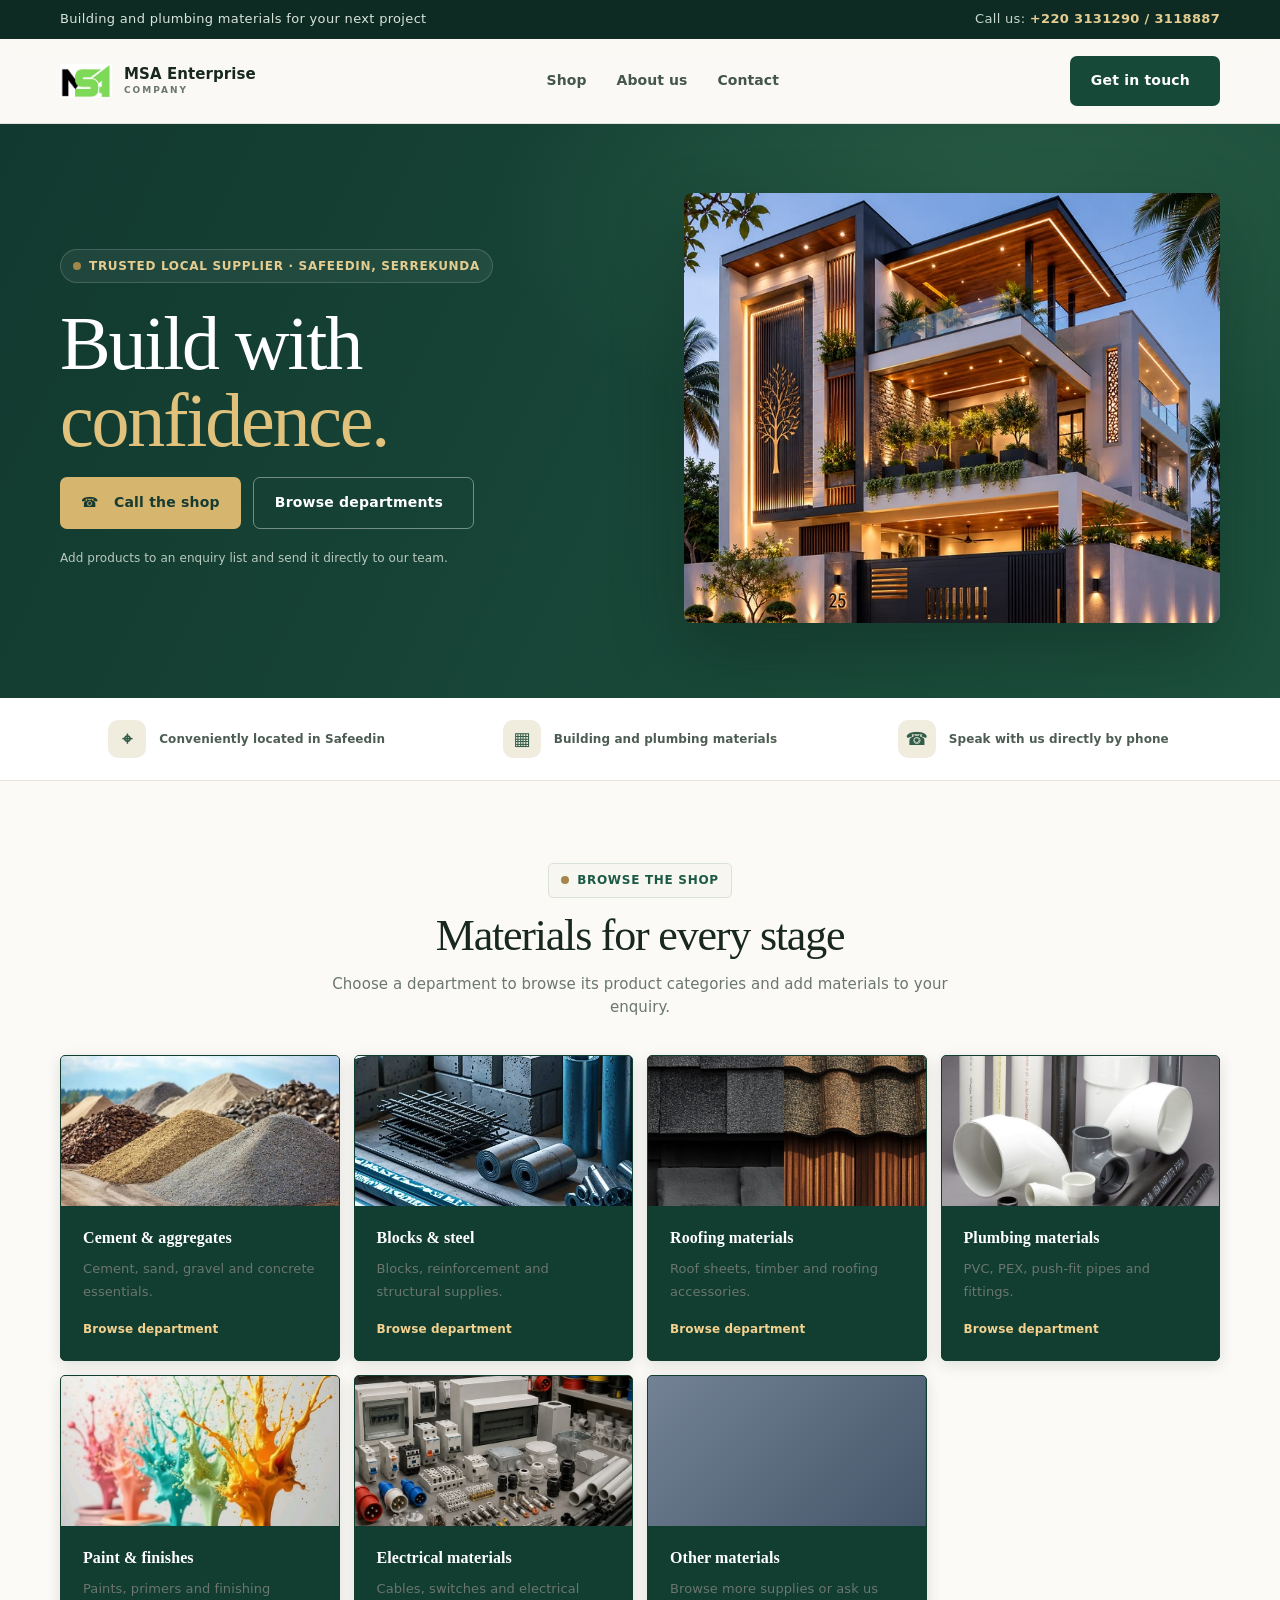
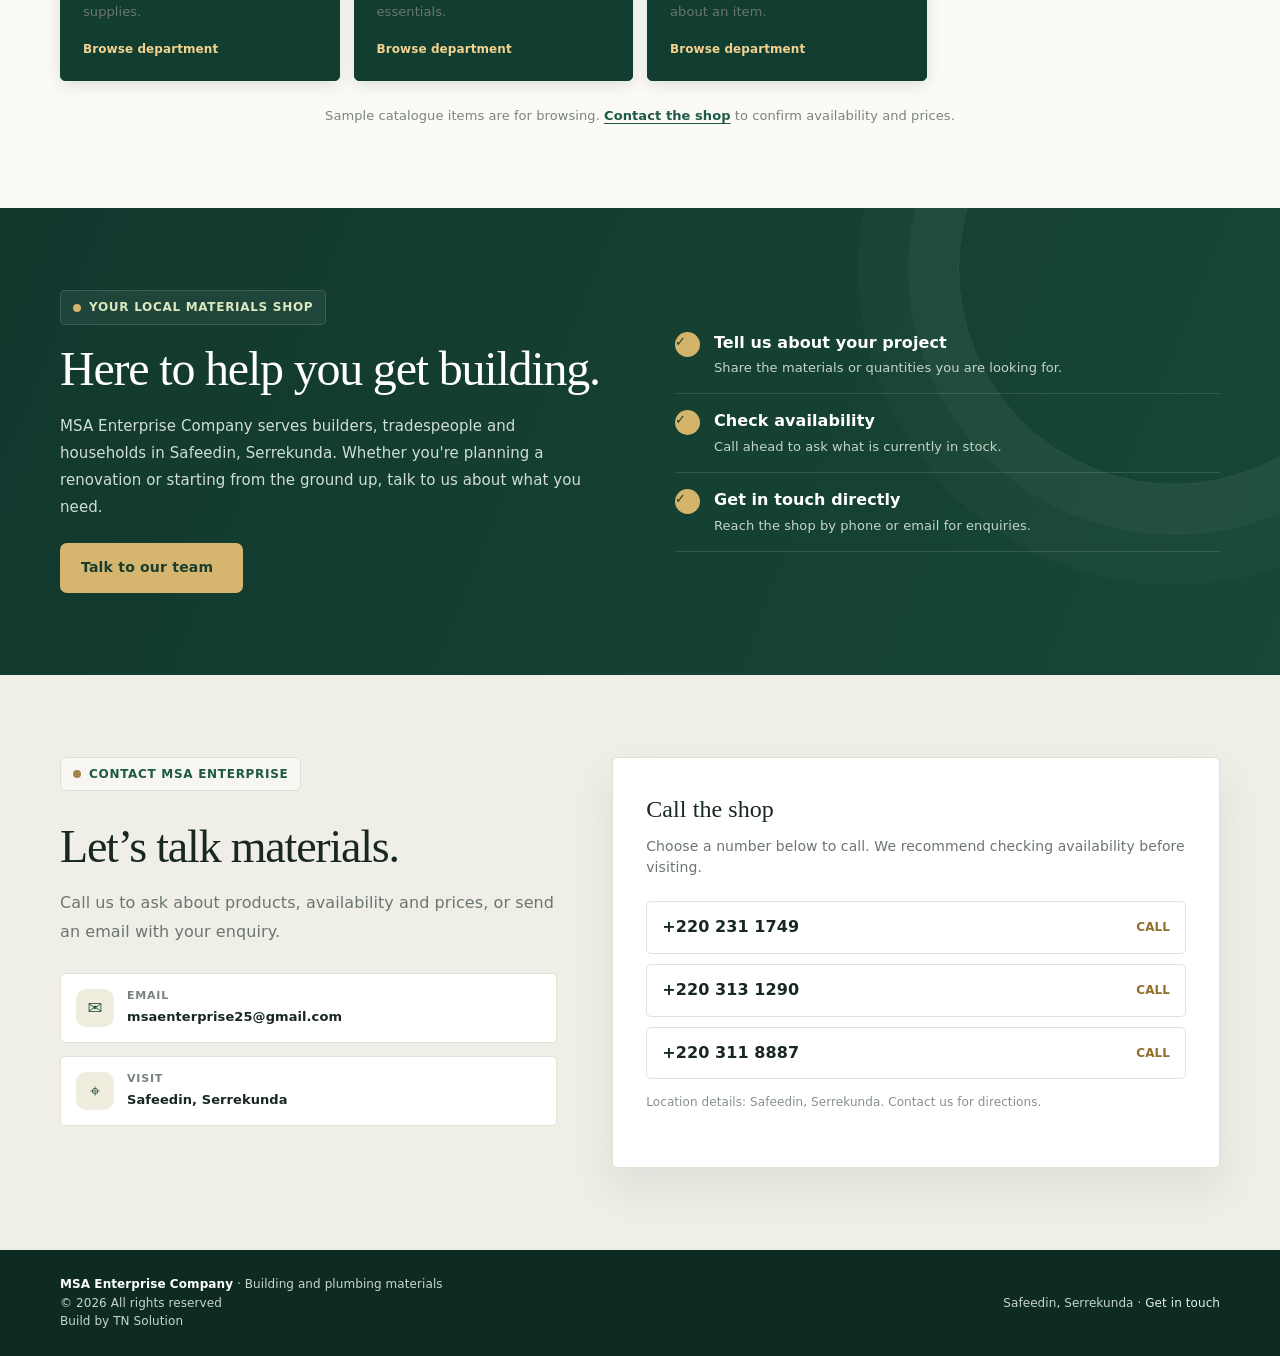
==== index.html @ 8147f861 "Add files via upload" ====
<!doctype html>
<html lang="en">
<head>
  <meta charset="utf-8">
  <meta name="viewport" content="width=device-width, initial-scale=1">
  <meta name="theme-color" content="#123d31">
  <meta name="description" content="MSA Enterprise Company supplies building and plumbing materials in Safeedin, Serrekunda.">
  <title>MSA Enterprise Company | Building Materials in Serrekunda</title>
  <link rel="stylesheet" href="style.css">
</head>
<body>
  <div class="topbar"><div class="wrap"><span>Building and plumbing materials for your next project</span><span class="hours">Call us: <a href="tel:+2203131290 +2203118887">+220 3131290 / 3118887</a></span></div></div>
  <header><div class="wrap nav">
    <a class="brand" href="index.html" aria-label="MSA Enterprise home"><img class="logo" src="msa-logo.jpeg" alt="MSA Enterprise Company logo"><span class="brand-name">MSA Enterprise<small>Company</small></span></a>
    <nav class="navlinks" aria-label="Main navigation"><a href="#products">Shop</a><a href="#about">About us</a><a href="#contact">Contact</a></nav>
    <a class="btn" href="#contact">Get in touch <span aria-hidden="true"></span></a>
  </div></header>
  <main>
    <section class="hero" id="home"><div class="wrap hero-grid"><div>
      <span class="eyebrow"><i class="dot"></i> Trusted local supplier · Safeedin, Serrekunda</span>
      <h1>Build with<br><span>confidence.</span></h1>
      
      <div class="actions"><a class="btn" href="tel:+2202311749">☎ &nbsp; Call the shop</a><a class="btn outline" href="#products">Browse departments <span aria-hidden="true"></span></a></div>
      <div class="micro">Add products to an enquiry list and send it directly to our team.</div>
    </div><div class="visual"><img class="hero-house-photo" src="hero-house.jpg" alt="Modern multi-storey home with a landscaped garden and illuminated exterior"></div></div></section>
    <div class="trust"><div class="wrap trust-grid"><div class="trust-item"><span class="icon">⌖</span>Conveniently located in Safeedin</div><div class="trust-item"><span class="icon">▦</span>Building and plumbing materials</div><div class="trust-item"><span class="icon">☎</span>Speak with us directly by phone</div></div></div>
    <section class="products" id="products"><div class="wrap">
      <div class="section-head"><span class="eyebrow"><i class="dot"></i> Browse the shop</span><h2>Materials for every stage</h2><p>Choose a department to browse its product categories and add materials to your enquiry.</p></div>
      <div class="cards department-cards">
        <a class="card department-card stage-cement" href="product.html?department=cement"><span class="product-icon">01</span><h3>Cement &amp; aggregates</h3><p>Cement, sand, gravel and concrete essentials.</p><span class="card-link">Browse department</span></a>
        <a class="card department-card stage-blocks" href="product.html?department=blocks"><span class="product-icon">02</span><h3>Blocks &amp; steel</h3><p>Blocks, reinforcement and structural supplies.</p><span class="card-link">Browse department </span></a>
        <a class="card department-card stage-roofing" href="product.html?department=roofing"><span class="product-icon">03</span><h3>Roofing materials</h3><p>Roof sheets, timber and roofing accessories.</p><span class="card-link">Browse department </span></a>
        <a class="card department-card stage-plumbing" href="product.html?department=plumbing"><span class="product-icon">04</span><h3>Plumbing materials</h3><p>PVC, PEX, push-fit pipes and fittings.</p><span class="card-link">Browse department </span></a>
        <a class="card department-card stage-paint" href="product.html?department=paint"><span class="product-icon">05</span><h3>Paint &amp; finishes</h3><p>Paints, primers and finishing supplies.</p><span class="card-link">Browse department </span></a>
        <a class="card department-card stage-electrical" href="product.html?department=electrical"><span class="product-icon">06</span><h3>Electrical materials</h3><p>Cables, switches and electrical essentials.</p><span class="card-link">Browse department </span></a>
        <a class="card department-card stage-other" href="product.html?department=other"><span class="product-icon">07</span><h3>Other materials</h3><p>Browse more supplies or ask us about an item.</p><span class="card-link">Browse department </span></a>
      </div>
      <p class="availability">Sample catalogue items are for browsing. <a href="#contact">Contact the shop</a> to confirm availability and prices.</p>
    </div></section>
    <section class="about" id="about"><div class="wrap about-grid"><div><span class="eyebrow"><i class="dot"></i> Your local materials shop</span><h2>Here to help you get building.</h2><p>MSA Enterprise Company serves builders, tradespeople and households in Safeedin, Serrekunda. Whether you're planning a renovation or starting from the ground up, talk to us about what you need.</p><a class="btn light" href="#contact">Talk to our team <span aria-hidden="true"></span></a></div><div class="about-list"><div class="about-row"><span class="check">✓</span><div><strong>Tell us about your project</strong><span>Share the materials or quantities you are looking for.</span></div></div><div class="about-row"><span class="check">✓</span><div><strong>Check availability</strong><span>Call ahead to ask what is currently in stock.</span></div></div><div class="about-row"><span class="check">✓</span><div><strong>Get in touch directly</strong><span>Reach the shop by phone or email for enquiries.</span></div></div></div></div></section>
    <section class="contact" id="contact"><div class="wrap contact-grid"><div class="contact-copy"><span class="eyebrow"><i class="dot"></i> Contact MSA Enterprise</span><h2>Let’s talk materials.</h2><p>Call us to ask about products, availability and prices, or send an email with your enquiry.</p><div class="contact-list"><a class="contact-link" href="mailto:msaenterprise25@gmail.com"><span class="icon">✉</span><span><small>Email</small><strong>msaenterprise25@gmail.com</strong></span></a><div class="contact-link"><span class="icon">⌖</span><span><small>Visit</small><strong>Safeedin, Serrekunda</strong></span></div></div></div><div class="contact-card"><h3>Call the shop</h3><p>Choose a number below to call. We recommend checking availability before visiting.</p><div class="contact-phones"><a class="phone" href="tel:+2202311749">+220 231 1749 <span>Call</span></a><a class="phone" href="tel:+2203131290">+220 313 1290 <span>Call</span></a><a class="phone" href="tel:+2203118887">+220 311 8887 <span>Call</span></a></div><p class="fineprint">Location details: Safeedin, Serrekunda. Contact us for directions.</p></div></div></section>
  </main>
  <footer><div class="wrap foot"><span><strong>MSA Enterprise Company</strong> · Building and plumbing materials  <br>&copy; 2026 All rights reserved <br>Build by TN Solution</span><span>Safeedin, Serrekunda · <a href="mailto:msaenterprise25@gmail.com">Get in touch</a></span></div></footer>
</body></html>
---- style.css ----
:root {
  --green:#123d31;
  --green-deep:#0d2b23;
  --green-light:#1d5a45;
  --gold:#d4b36a;
  --gold-light:#e5cd91;
  --ink:#182820;
  --muted:#6b766f;
  --paper:#f5f3ec;
  --line:#e6e2d7;
  --white:#fffefa;
  --shadow:0 24px 70px rgba(14,39,30,.14)
}
* {
  box-sizing:border-box;
  padding:0;
  margin:0
}
html {
  scroll-behavior:smooth;
  scroll-padding-top:90px
}
body {
  background:var(--paper);
  color:var(--ink);
  font-family:Inter,"Aptos",ui-sans-serif,system-ui,-apple-system,"Segoe UI",sans-serif;
  line-height:1.55;
  letter-spacing:.005em
}
a {
  color:inherit;
  text-decoration:none
}
button,input,textarea {
  font:inherit
}
.wrap {
  width:min(1160px,calc(100% - 40px));
  margin-inline:auto
}
.topbar {
  background:var(--green-deep);
  color:#d9e4dc;
  font-size:13px;
  letter-spacing:.025em
}
.topbar .wrap {
  min-height:39px;
  display:flex;
  align-items:center;
  justify-content:space-between;
  gap:15px
}
.topbar a {
  color:var(--gold-light);
  font-weight:700
}
.topbar .hours {
  color:#c7d8ce
}
header {
  position:sticky;
  top:0;
  z-index:10;
  background:rgba(250,249,245,.96);
  border-bottom:1px solid #e4e2d8;
  backdrop-filter:blur(14px)
}
.nav {
  height:84px;
  display:flex;
  align-items:center;
  justify-content:space-between;
  gap:30px
}
.brand {
  display:flex;
  align-items:center;
  gap:12px
}
.logo {
  width:52px;
  height:52px;
  object-fit:contain
}
.brand-name {
  font-size:15px;
  font-weight:850;
  line-height:1.1
}
.brand-name small {
  display:block;
  margin-top:4px;
  color:var(--muted);
  font-size:9px;
  letter-spacing:2px;
  text-transform:uppercase
}
.navlinks {
  display:flex;
  align-items:center;
  gap:30px;
  color:#45564e;
  font-size:14px;
  font-weight:650
}
.navlinks a:hover {
  color:var(--green-light)
}
.btn {
  display:inline-flex;
  align-items:center;
  justify-content:center;
  gap:9px;
  padding:14px 21px;
  border:0;
  border-radius:7px;
  background:#174938;
  color:#fff;
  font-size:14px;
  font-weight:750;
  letter-spacing:.015em;
  cursor:pointer;
  transition:transform .2s,background .2s
}
.btn:hover {
  transform:translateY(-1px);
  background:#23634c
}
.btn:focus-visible,a:focus-visible,button:focus-visible,input:focus-visible,textarea:focus-visible {
  outline:3px solid var(--gold);
  outline-offset:3px
}
.btn.light {
  background:#d6b66e;
  color:#173e31
}
.btn.outline {
  border:1px solid #aebbb0;
  background:transparent;
  color:#244d3d
}
.hero {
  overflow:hidden;
  padding:69px 0 75px;
  background:radial-gradient(ellipse at 79% 15%,#285b45 0,transparent 36%),linear-gradient(116deg,#12392f,#184738 58%,#1d513d);
  color:#fff
}
.hero-grid {
  display:grid;
  grid-template-columns:1.03fr .97fr;
  align-items:center;
  gap:55px
}
.eyebrow {
  display:inline-flex;
  align-items:center;
  gap:8px;
  padding:7px 12px;
  border:1px solid #d9e2d7;
  border-radius:999px;
  background:rgba(255,255,255,.68);
  color:var(--green-light);
  font-size:12px;
  font-weight:800;
  letter-spacing:.7px;
  text-transform:uppercase
}
.dot {
  width:8px;
  height:8px;
  flex:none;
  border-radius:50%;
  background:#a2864c
}
.hero .eyebrow {
  border-color:rgba(255,255,255,.16);
  background:rgba(255,255,255,.06);
  color:var(--gold-light)
}
.hero h1 {
  max-width:650px;
  margin:22px 0 18px;
  font-family:Georgia,"Times New Roman",serif;
  font-size:clamp(50px,6.1vw,76px);
  font-weight:500;
  line-height:1.01;
  letter-spacing:-2.2px
}
.hero h1 span {
  color:#e0c27d
}
.hero p {
  max-width:540px;
  margin:0 0 26px;
  color:#d1ddd5;
  font-size:16px;
  line-height:1.85
}
.actions {
  display:flex;
  flex-wrap:wrap;
  gap:12px
}
.hero .btn {
  background:#d6b66e;
  color:#173b30
}
.hero .btn.outline {
  border-color:rgba(255,255,255,.4);
  background:transparent;
  color:#fff
}
.micro {
  margin-top:20px;
  color:#b9c9be;
  font-size:12px
}
.visual {
  position:relative;
  height:430px;
  display:grid;
  place-items:center
}
.orb {
  position:absolute;
  top:20px;
  right:28px;
  width:350px;
  height:350px;
  border-radius:50%;
  background:#d5bd80;
  opacity:.34
}
.scene {
  position:relative;
  width:100%;
  height:100%;
  overflow:hidden;
  border:1px solid rgba(255,255,255,.48);
  border-radius:5px;
  background:linear-gradient(150deg,#d7e3ce,#f8f5e9 58%,#d9e5d0);
  box-shadow:0 30px 70px rgba(8,29,23,.44)
}
.scene:before,.scene:after {
  content:"";
  position:absolute;
  inset:auto -5% -70px;
  height:190px;
  transform:rotate(-7deg);
  border-radius:50% 50% 0 0;
  background:#a7bd91
}
.scene:after {
  inset:auto -8% -105px;
  height:170px;
  transform:rotate(5deg);
  background:#6c8d6d
}
.scene-label {
  position:absolute;
  z-index:2;
  top:24px;
  left:24px;
  padding:11px 15px;
  border-radius:4px;
  background:#fff;
  color:var(--green);
  font-size:10px;
  font-weight:800;
  letter-spacing:.03em;
  text-transform:uppercase
}
.building {
  position:absolute;
  z-index:1;
  bottom:82px;
  left:16%;
  width:68%;
  height:225px
}
.roof {
  position:absolute;
  top:0;
  left:-5%;
  width:110%;
  height:42px;
  background:#24543f;
  clip-path:polygon(8% 0,92% 0,100% 100%,0 100%)
}
.wall {
  position:absolute;
  top:35px;
  left:7%;
  width:86%;
  height:170px;
  border:7px solid #f0d5b3;
  background:#d3a77b;
  box-shadow:inset 0 0 0 2px #bd8f68
}
.brick-lines {
  position:absolute;
  inset:0;
  background:repeating-linear-gradient(0deg,transparent 0 32px,#b77c55 33px 35px,transparent 36px 39px),repeating-linear-gradient(90deg,transparent 0 53px,#b77c55 54px 56px,transparent 57px 64px);
  opacity:.55
}
.window {
  position:absolute;
  top:57px;
  left:28%;
  width:60px;
  height:65px;
  border:6px solid #f5e3cb;
  background:#a7c4ba;
  box-shadow:inset 0 0 0 2px #476f61
}
.window:after {
  content:"";
  position:absolute;
  left:50%;
  height:100%;
  border-left:3px solid #476f61
}
.door {
  position:absolute;
  right:17%;
  bottom:0;
  width:43px;
  height:86px;
  border:5px solid #ead1b1;
  border-bottom:0;
  background:#795a42
}
.blockstack {
  position:absolute;
  z-index:2;
  right:8%;
  bottom:53px;
  width:90px;
  height:70px
}
.blockstack i {
  position:absolute;
  display:block;
  width:41px;
  height:22px;
  border:2px solid #b7b5a9;
  background:#d3d0c4;
  box-shadow:inset 0 3px #e9e7db
}
.blockstack i:nth-child(1) {
  bottom:0;
  left:0
}
.blockstack i:nth-child(2) {
  bottom:0;
  left:43px
}
.blockstack i:nth-child(3) {
  bottom:24px;
  left:21px
}
.sun {
  position:absolute;
  top:17%;
  right:15%;
  width:52px;
  height:52px;
  border-radius:50%;
  background:#f2be74;
  box-shadow:0 0 0 15px rgba(242,190,116,.15)
}
.trust {
  padding:22px 0;
  border-bottom:1px solid #e7e3d9;
  background:#fff
}
.trust-grid {
  display:grid;
  grid-template-columns:repeat(3,1fr);
  gap:20px
}
.trust-item {
  display:flex;
  align-items:center;
  justify-content:center;
  gap:13px;
  color:#4d5d54;
  font-size:12px;
  font-weight:700
}
.icon {
  width:38px;
  height:38px;
  flex:none;
  display:grid;
  place-items:center;
  border-radius:10px;
  background:#f0eddf;
  color:#315c48;
  font-size:18px
}
section {
  padding:82px 0
}
.section-head {
  max-width:650px;
  margin:0 auto 36px;
  text-align:center
}
.section-head .eyebrow,.contact-copy .eyebrow,.catalogue-heading .eyebrow {
  margin-bottom:14px;
  border-radius:5px;
  background:#f7f6f0
}
.section-head h2,.about h2,.contact-copy h2 {
  font-family:Georgia,"Times New Roman",serif;
  font-weight:500;
  letter-spacing:-1.2px
}
.section-head h2 {
  margin-bottom:13px;
  font-size:clamp(31px,4vw,44px);
  line-height:1.1
}
.section-head p {
  color:var(--muted);
  font-size:15px
}
.products {
  background:#fbfaf6
}
.cards {
  display:grid;
  grid-template-columns:repeat(4,1fr);
  gap:14px
}
.card {
  padding:24px 22px;
  border:1px solid #e9e5da;
  border-radius:5px;
  background:var(--white);
  box-shadow:0 4px 15px rgba(25,55,42,.03);
  transition:transform .2s,box-shadow .2s
}
.card:hover {
  transform:translateY(-3px);
  box-shadow:0 18px 38px rgba(25,55,42,.08)
}
.department-card {
  position:relative;
  display:block;
  overflow:hidden;
  padding:170px 22px 22px;
  border-color:var(--green);
  background:var(--green);
  color:#fff;
  box-shadow:0 4px 15px rgba(12,24,38,.12)
}
.department-card::before {
  content:"";
  position:absolute;
  inset:0 0 auto;
  height:150px;
  background:var(--stage-image,linear-gradient(135deg,#738295,#46566a)) center/cover no-repeat
}
.stage-cement { --stage-image:url("cement-stage.jpg") }
.stage-blocks { --stage-image:url("blocks-stage.webp") }
.stage-roofing { --stage-image:url("roofing-stage.jpg") }
.stage-plumbing { --stage-image:url("plumbing-stage.jpg") }
.stage-paint { --stage-image:url("paint-stage.jpg") }
.stage-electrical { --stage-image:url("electrical-stage.jpg") }
.department-card .product-icon { display:none }
.department-card h3 {
  color:#fff;
  font-family:Georgia,"Times New Roman",serif;
  font-size:18px
}
.department-card p { color:rgba(244,247,250,.78) }
.department-card .card-link { color:#f3d28f }
.product-icon {
  width:42px;
  height:42px;
  display:grid;
  place-items:center;
  margin-bottom:22px;
  border-radius:50%;
  background:#f0eddf;
  color:#44664e;
  font-family:Georgia,serif;
  font-size:14px
}
.card h3 {
  margin:0 0 7px;
  font-size:16px
}
.card p {
  color:var(--muted);
  font-size:13px;
  line-height:1.75
}
.card-link {
  display:block;
  margin-top:16px;
  color:var(--green-light);
  font-size:12px;
  font-weight:800
}
.availability {
  margin-top:25px;
  color:#78847c;
  font-size:13px;
  text-align:center
}
.availability a {
  color:var(--green-light);
  font-weight:800;
  text-decoration:underline;
  text-underline-offset:3px
}
.about {
  position:relative;
  overflow:hidden;
  background:linear-gradient(112deg,#12382e,#174735);
  color:#fff
}
.about:after {
  content:"";
  position:absolute;
  top:-155px;
  right:-110px;
  width:430px;
  height:430px;
  border:1px solid rgba(255,255,255,.09);
  border-radius:50%;
  box-shadow:0 0 0 50px rgba(255,255,255,.03),0 0 0 100px rgba(255,255,255,.02)
}
.about-grid {
  position:relative;
  z-index:1;
  display:grid;
  grid-template-columns:1fr 1fr;
  align-items:center;
  gap:70px
}
.about .eyebrow {
  border-color:rgba(255,255,255,.14);
  border-radius:5px;
  background:rgba(255,255,255,.06);
  color:#d9e8be
}
.about .dot {
  background:var(--gold)
}
.about h2 {
  margin:18px 0;
  font-size:clamp(34px,4vw,48px);
  line-height:1.08
}
.about p {
  max-width:540px;
  margin-bottom:22px;
  color:#d0ded5;
  font-size:15px;
  line-height:1.8
}
.about-list {
  display:grid;
  gap:15px
}
.about-row {
  display:flex;
  align-items:flex-start;
  gap:14px;
  padding-bottom:15px;
  border-bottom:1px solid rgba(255,255,255,.12)
}
.check {
  width:25px;
  height:25px;
  flex:none;
  display:grid;
  place-items:center;
  border-radius:50%;
  background:var(--gold);
  color:#183f32;
  font-weight:900
}
.about-row strong,.about-row span {
  display:block
}
.about-row span {
  margin-top:3px;
  color:#c4d4ca;
  font-size:13px
}
.about-row .check {
  margin-top:1px;
  color:#183f32
}
.contact {
  background:#efeee7
}
.contact-grid {
  display:grid;
  grid-template-columns:.9fr 1.1fr;
  align-items:start;
  gap:55px
}
.contact-copy h2 {
  margin:17px 0;
  font-size:clamp(34px,4vw,46px);
  line-height:1.08
}
.contact-copy p {
  color:var(--muted);
  line-height:1.8
}
.contact-list {
  display:grid;
  gap:13px;
  margin-top:27px
}
.contact-link {
  display:flex;
  align-items:center;
  gap:13px;
  padding:13px 15px;
  border:1px solid var(--line);
  border-radius:5px;
  background:#fff
}
.contact-link small {
  display:block;
  color:#77837c;
  font-size:11px;
  font-weight:800;
  letter-spacing:.8px;
  text-transform:uppercase
}
.contact-link strong {
  font-size:13px;
  overflow-wrap:anywhere
}
.contact-card {
  padding:33px;
  border:1px solid #e6e1d5;
  border-radius:5px;
  background:#fff;
  box-shadow:0 20px 45px rgba(24,55,42,.08)
}
.contact-card h3 {
  margin:0 0 8px;
  font-family:Georgia,serif;
  font-size:24px;
  font-weight:500
}
.contact-card>p {
  margin-bottom:22px;
  color:var(--muted);
  font-size:14px
}
.contact-phones {
  display:grid;
  gap:10px
}
.phone {
  display:flex;
  align-items:center;
  justify-content:space-between;
  padding:13px 15px;
  border:1px solid var(--line);
  border-radius:5px;
  font-weight:750
}
.phone span {
  color:#936f2d;
  font-size:12px;
  text-transform:uppercase
}
.fineprint {
  margin-top:14px!important;
  color:#869189!important;
  font-size:12px!important
}
footer {
  padding:25px 0;
  background:var(--green-deep);
  color:#c7d6cc;
  font-size:12px
}
.foot {
  display:flex;
  align-items:center;
  justify-content:space-between;
  gap:20px
}
.foot strong {
  color:#fff
}
.foot a {
  color:#e7f1e8
}
/* Catalogue page */
.shop-page {
  min-height:70vh;
  padding:34px 0 76px;
  background:#fbfaf6
}
.breadcrumbs {
  margin-bottom:27px;
  color:#718078;
  font-size:13px
}
.breadcrumbs a {
  color:var(--green-light);
  font-weight:700
}
.shop-intro {
  padding:38px 42px;
  border-radius:8px;
  background:linear-gradient(115deg,#12392f,#1d513d);
  color:#fff
}
.shop-intro .eyebrow {
  border-color:rgba(255,255,255,.16);
  background:rgba(255,255,255,.08);
  color:var(--gold-light)
}
.shop-intro h1 {
  margin:15px 0 7px;
  font-family:Georgia,serif;
  font-size:clamp(36px,5vw,52px);
  font-weight:500;
  line-height:1.1
}
.shop-intro p {
  max-width:720px;
  color:#d2ded5
}
.category-navigation {
  display:flex;
  flex-wrap:wrap;
  gap:9px;
  margin:23px 0 54px
}
.category-pill {
  cursor:pointer;
  padding:10px 16px;
  border:1px solid #dfdfd4;
  border-radius:999px;
  background:#fff;
  color:#43574b;
  font-size:13px;
  font-weight:750;
  transition:.18s
}
.category-pill:hover,.category-pill.active {
  border-color:var(--green);
  background:var(--green);
  color:#fff
}
.catalogue-heading {
  display:flex;
  align-items:end;
  justify-content:space-between;
  gap:24px;
  margin-bottom:20px
}
.catalogue-heading h2 {
  margin:0 0 4px;
  font-family:Georgia,serif;
  font-size:34px;
  font-weight:500
}
.catalogue-heading p {
  color:var(--muted);
  font-size:14px
}
.search-label {
  display:grid;
  gap:5px;
  min-width:240px;
  color:#526257;
  font-size:12px;
  font-weight:750
}
.search-label input {
  padding:11px 13px;
  border:1px solid #dddcd2;
  border-radius:5px;
  background:white;
  color:var(--ink)
}
.product-grid {
  display:grid;
  grid-template-columns:repeat(3,1fr);
  gap:16px
}
.product-card {
  overflow:hidden;
  border:1px solid #e8e5db;
  border-radius:7px;
  background:#fff;
  box-shadow:0 5px 20px rgba(25,55,42,.04)
}
.product-art {
  height:115px;
  display:flex;
  align-items:center;
  justify-content:center;
  background:radial-gradient(circle at 75% 20%,#e4d4ad 0 8%,transparent 8.5%),linear-gradient(135deg,#e9efe6,#f5f1e3);
  color:rgba(18,61,49,.3);
  font-family:Georgia,serif;
  font-size:54px
}
.product-info {
  padding:20px
}
.product-tag {
  color:#98753b;
  font-size:10px;
  font-weight:850;
  letter-spacing:.8px;
  text-transform:uppercase
}
.product-info h3 {
  margin:5px 0;
  font-size:17px
}
.product-info p {
  min-height:44px;
  margin-bottom:16px;
  color:var(--muted);
  font-size:13px
}
.add-button {
  width:100%;
  padding:11px 14px;
  font-size:13px
}
.empty-state {
  padding:35px;
  text-align:center;
  color:var(--muted)
}
.shop-note {
  display:grid;
  gap:5px;
  margin-top:45px;
  padding:20px 23px;
  border-left:4px solid var(--gold);
  background:#f1efe6;
  color:#56645b;
  font-size:14px
}
.shop-note strong {
  color:var(--green)
}
.cart-button {
  padding:11px 16px
}
.cart-count {
  display:grid;
  min-width:22px;
  height:22px;
  place-items:center;
  padding:0 5px;
  border-radius:50%;
  background:var(--gold);
  color:var(--green-deep);
  font-size:12px
}
.drawer-backdrop {
  position:fixed;
  z-index:19;
  inset:0;
  background:rgba(9,25,19,.42)
}
.enquiry-drawer {
  position:fixed;
  z-index:20;
  top:0;
  right:0;
  width:min(460px,100%);
  height:100dvh;
  overflow-y:auto;
  padding:27px;
  background:#fbfaf6;
  box-shadow:-15px 0 45px rgba(0,0,0,.17);
  transform:translateX(105%);
  transition:transform .25s ease
}
.enquiry-drawer.open {
  transform:translateX(0)
}
.drawer-open {
  overflow:hidden
}
.drawer-head {
  display:flex;
  align-items:flex-start;
  justify-content:space-between
}
.drawer-head h2 {
  margin-top:8px;
  font-family:Georgia,serif;
  font-size:30px;
  font-weight:500
}
.close-drawer {
  width:38px;
  height:38px;
  border:1px solid var(--line);
  border-radius:50%;
  background:white;
  color:var(--green);
  font-size:24px;
  cursor:pointer
}
.drawer-help {
  margin:13px 0 18px;
  color:var(--muted);
  font-size:13px
}
.cart-items {
  display:grid
}
.cart-row {
  display:flex;
  align-items:center;
  justify-content:space-between;
  gap:12px;
  padding:14px 0;
  border-bottom:1px solid var(--line)
}
.cart-product {
  display:grid;
  gap:3px
}
.cart-product strong {
  font-size:14px
}
.cart-product span {
  color:var(--muted);
  font-size:11px
}
.quantity-controls {
  display:flex;
  align-items:center;
  gap:10px
}
.quantity-controls button {
  width:28px;
  height:28px;
  border:1px solid #deddd3;
  border-radius:50%;
  background:#fff;
  color:var(--green);
  font-size:18px;
  cursor:pointer
}
.quantity-controls span {
  min-width:14px;
  text-align:center;
  font-size:13px;
  font-weight:800
}
.cart-empty {
  padding:18px 0;
  color:#78847c;
  font-size:13px
}
.drawer-form {
  padding-top:16px;
  border-top:1px solid var(--line)
}
.enquiry-form {
  display:grid;
  gap:12px;
  margin-top:21px
}
.enquiry-form label {
  display:grid;
  gap:6px;
  color:#45574d;
  font-size:12px;
  font-weight:750
}
.enquiry-form input,.enquiry-form textarea {
  width:100%;
  padding:12px 13px;
  border:1px solid #e3e1d8;
  border-radius:5px;
  background:#fffefa;
  color:var(--ink);
  font-size:14px
}
.enquiry-form textarea {
  resize:vertical
}
.form-status {
  min-height:20px;
  color:#315c48;
  font-size:13px
}
.form-status.error {
  color:#a43e31
}
@media(max-width:850px) {
  .navlinks {
    gap:17px
  }
  .hero-grid {
    grid-template-columns:1fr 1fr;
    gap:25px
  }
  .visual {
    height:350px
  }
  .cards {
    grid-template-columns:repeat(2,1fr)
  }
  .about-grid {
    gap:35px
  }
  .contact-grid {
    gap:28px
  }
  .product-grid {
    grid-template-columns:repeat(2,1fr)
  }
}
@media(max-width:640px) {
  html {
    scroll-padding-top:75px
  }
  .wrap {
    width:min(100% - 30px,500px)
  }
  .topbar .wrap {
    min-height:36px;
    justify-content:center;
    text-align:center
  }
  .topbar .hours {
    display:none
  }
  .nav {
    height:70px
  }
  .brand-name {
    font-size:14px
  }
  .navlinks {
    display:none
  }
  .nav>.btn {
    padding:10px 12px;
    font-size:11px
  }
  .logo {
    width:44px;
    height:44px
  }
  .hero {
    padding:43px 0 48px
  }
  .hero-grid {
    grid-template-columns:1fr;
    gap:24px
  }
  .hero h1 {
    font-size:53px
  }
  .hero p {
    font-size:15px
  }
  .visual {
    height:300px
  }
  .orb {
    right:20px;
    width:260px;
    height:260px
  }
  .building {
    bottom:64px;
    height:190px
  }
  .wall {
    height:140px
  }
  .window {
    top:47px;
    width:48px;
    height:52px
  }
  .door {
    width:37px;
    height:70px
  }
  .trust {
    padding:18px 0
  }
  .trust-grid {
    grid-template-columns:1fr;
    gap:11px
  }
  .trust-item {
    justify-content:flex-start
  }
  section {
    padding:62px 0
  }
  .section-head {
    margin-bottom:28px
  }
  .cards {
    gap:10px
  }
  .card {
    padding:17px 14px
  }
  .product-icon {
    margin-bottom:18px
  }
  .card h3 {
    font-size:15px
  }
  .card p {
    font-size:12px
  }
  .about-grid,.contact-grid {
    grid-template-columns:1fr;
    gap:25px
  }
  .about-grid {
    gap:18px
  }
  .contact-card {
    padding:22px
  }
  .foot {
    align-items:flex-start;
    flex-direction:column
  }
  .shop-page {
    padding:20px 0 55px
  }
  .shop-intro {
    padding:26px 22px
  }
  .category-navigation {
    margin:17px 0 38px;
    gap:7px
  }
  .category-pill {
    padding:9px 12px;
    font-size:12px
  }
  .catalogue-heading {
    align-items:stretch;
    flex-direction:column
  }
  .catalogue-heading h2 {
    font-size:29px
  }
  .search-label {
    min-width:0
  }
  .product-grid {
    grid-template-columns:1fr
  }
  .product-art {
    height:90px
  }
  .product-info p {
    min-height:0
  }
  .enquiry-drawer {
    padding:20px
  }
  .cart-button {
    padding:9px 11px
  }
  .drawer-form {
    margin-top:15px
  }
}
@media(prefers-reduced-motion:reduce) {
  html {
    scroll-behavior:auto
  }
  *,*:before,*:after {
    transition-duration:.01ms!important;
    animation-duration:.01ms!important;
    animation-iteration-count:1!important
  }
}
.shop-search-label {
  display:grid;
  gap:7px;
  margin:22px 0 18px;
  color:#45574d;
  font-size:12px;
  font-weight:800
}
.shop-search-label input {
  width:100%;
  padding:15px 17px;
  border:1px solid #dcdcd1;
  border-radius:6px;
  background:#fff;
  color:var(--ink);
  font-size:15px;
  box-shadow:0 4px 16px rgba(25,55,42,.04)
}
.shop-search-label input::placeholder {
  color:#89948d
}
.product-price {
  display:block;
  margin:-7px 0 14px;
  color:var(--green);
  font-size:15px
}
.product-price:not(:empty) {
  letter-spacing:.01em
}
/* Compact material list with fine row rules and an independently scrollable catalogue. */
.product-grid {
  display:block;
  max-height:min(70vh,760px);
  min-height:230px;
  overflow:auto;
  border:1px solid #242a27;
  background:#fff;
  scrollbar-color:#9ba69e #f1f2ee;
  scrollbar-width:thin
}
.product-list-header,.product-row {
  display:grid;
  grid-template-columns:150px minmax(180px,1fr) 125px 66px;
  align-items:center
}
.product-list-header {
  position:sticky;
  top:0;
  z-index:2;
  min-height:35px;
  background:#edf0ea;
  color:#3e5146;
  font-size:10px;
  font-weight:850;
  letter-spacing:.07em;
  text-transform:uppercase
}
.product-list-header>span,.product-row>[role=cell],.row-action {
  min-width:0;
  padding:7px 10px
}
.product-list-header>span+span,.product-row>[role=cell]+[role=cell],.product-row .row-action {
  border-left:1px solid #303532
}
.product-row {
  min-height:58px;
  border-top:1px solid #303532;
  background:#fff;
  transition:background .15s
}
.product-row:hover {
  background:#f7f8f4
}
.row-quantity {
  display:grid;
  justify-items:center;
  gap:3px;
  padding:4px!important
}
.tiny-quantity {
  display:flex;
  align-items:center;
  justify-content:center;
  gap:2px
}
.tiny-quantity button {
  width:20px;
  height:20px;
  border:1px solid #9aa49d;
  background:#f7f8f5;
  color:var(--green);
  font-size:14px;
  line-height:1;
  cursor:pointer
}
.tiny-quantity input {
  width:34px;
  height:22px;
  border:1px solid #aeb6b0;
  text-align:center;
  font-size:12px;
  font-weight:750
}
.tiny-quantity input::-webkit-inner-spin-button,.tiny-quantity input::-webkit-outer-spin-button {
  -webkit-appearance:none;
  margin:0
}
.tiny-quantity input[type=number] {
  appearance:textfield;
  -moz-appearance:textfield
}
.unit-select {
  width:100%;
  max-width:112px;
  padding:2px;
  border:1px solid #c4cbc5;
  background:#fff;
  color:#47584d;
  font-size:10px
}
.row-material .product-tag {
  font-size:8px;
  letter-spacing:.55px
}
.row-material h3 {
  margin:1px 0;
  font-size:15px;
  line-height:1.25
}
.row-material p {
  margin:0;
  color:#758078;
  font-size:10px;
  line-height:1.35
}
.row-price {
  padding:7px 8px;
  color:#111;
  font-size:14px;
  text-align:center;
  overflow-wrap:anywhere
}
.add-row-button {
  width:28px;
  height:26px;
  border:1px solid var(--green);
  background:var(--green);
  color:white;
  font-size:11px;
  font-weight:800;
  cursor:pointer
}
.add-row-button:hover {
  background:var(--green-light)
}
@media(max-width:640px) {
  .product-grid {
    max-height:68vh;
    min-height:210px
  }
  .product-list-header,.product-row {
    grid-template-columns:105px minmax(120px,1fr) 84px 42px
  }
  .product-list-header>span,.product-row>[role=cell],.row-action {
    padding:6px 5px
  }
  .product-list-header {
    font-size:8px
  }
  .row-material h3 {
    font-size:12px
  }
  .row-material p {
    font-size:9px
  }
  .row-price {
    font-size:11px
  }
  .tiny-quantity button {
    width:17px;
    height:18px
  }
  .tiny-quantity input {
    width:27px;
    height:19px;
    font-size:11px
  }
  .unit-select {
    max-width:93px;
    font-size:9px
  }
  .add-row-button {
    width:25px;
    height:24px;
    font-size:10px
  }
}
.category-navigation {
  display:flex;
  flex-wrap:wrap;
  gap:7px;
  margin:16px 0 25px;
  padding:0 0 10px;
  border-bottom:1px solid #dedfd6
}
.category-pill {
  display:inline-flex;
  align-items:center;
  justify-content:center;
  min-height:36px;
  padding:8px 14px;
  border:1px solid #d8ddd6;
  border-radius:4px;
  background:#fff;
  color:#244d3d;
  font-size:12px;
  font-weight:800;
  white-space:nowrap
}
.category-pill.active {
  border-color:var(--green);
  background:var(--green);
  color:#fff;
  box-shadow:0 2px 6px rgba(18,61,49,.14)
}
.drawer-actions {
  display:flex;
  align-items:center;
  gap:8px
}
.reset-cart {
  min-height:36px;
  padding:0 12px;
  border:1px solid var(--line);
  border-radius:5px;
  background:#fff;
  color:var(--green);
  font-size:12px;
  font-weight:750;
  cursor:pointer
}
.reset-cart:hover {
  border-color:var(--green);
  background:#f1f5f1
}
.quantity-controls .delete-item {
  display:grid;
  place-items:center;
  width:30px;
  height:30px;
  border-color:#e5c7c2;
  color:#a43e31
}
.quantity-controls .delete-item:hover {
  border-color:#a43e31;
  background:#fff3f1
}
.delete-item svg {
  width:15px;
  height:15px;
  fill:none;
  stroke:currentColor;
  stroke-width:1.7;
  stroke-linecap:round;
  stroke-linejoin:round
}

/* Invoice-style enquiry drawer */

/* Homepage hero reference photo */
.visual {
  overflow: hidden;
  border-radius: 8px;
  box-shadow: 0 30px 70px rgba(8,29,23,.32);
}
.hero-house-photo {
  display: block;
  width: 100%;
  height: 100%;
  object-fit: cover;
  object-position: center;
}
.enquiry-drawer{width:min(780px,100%);padding:24px;background:#f0efe9}
.invoice-sheet{max-width:700px;margin:0 auto;padding:24px;background:#fffefa;border:1px solid #d7d4ca;color:#20231f;box-shadow:0 8px 28px rgba(20,30,24,.08);font-family:Arial,Helvetica,sans-serif}
.invoice-company{display:flex;align-items:center;justify-content:center;gap:14px;padding-bottom:12px;text-align:center}
.invoice-company{position:static;z-index:auto;border:0;background:transparent;backdrop-filter:none}
.invoice-company img{width:68px;height:58px;object-fit:contain}
.invoice-company h2{margin:0 0 3px;font-size:20px;line-height:1.1;letter-spacing:.03em}
.invoice-company p{margin:1px 0;font-size:11px;line-height:1.3}
.invoice-title-row{display:flex;align-items:center;justify-content:center;gap:30px;padding:7px 0;border-top:1px solid #999;border-bottom:1px solid #999}
.invoice-title-row h3{margin:0;color:#1b2922;font-family:Georgia,serif;font-size:25px;letter-spacing:.12em}
.invoice-title-row span{color:#a83d48;font-size:12px;font-weight:700;letter-spacing:.08em}
.invoice-title-row strong{font-size:15px}
.invoice-meta{display:grid;grid-template-columns:1.3fr .7fr;align-items:center;gap:12px;padding:10px 0 8px;font-size:13px}
.invoice-meta label,.invoice-contact-row label{display:flex;align-items:center;gap:7px;min-width:0;font-weight:700}
.invoice-meta input,.invoice-contact-row input{width:100%;min-width:0;padding:5px 2px;border:0;border-bottom:1px dotted #636760;border-radius:0;background:transparent;color:#20231f;font-size:13px}
.invoice-meta input:focus,.invoice-contact-row input:focus,.invoice-message textarea:focus{outline:2px solid #d4b36a;outline-offset:1px}
.invoice-table{width:100%;border-collapse:collapse;table-layout:fixed;font-size:12px}
.invoice-table th,.invoice-table td{padding:7px 6px;border:1px solid #4a4b47;vertical-align:middle}
.invoice-table th{background:#f4f3ee;font-size:10px;letter-spacing:.04em;text-align:center}
.invoice-table th:first-child{width:15%}.invoice-table th:nth-child(2){width:43%}.invoice-table th:nth-child(3){width:20%}.invoice-table th:nth-child(4){width:22%}
.invoice-table td:first-child,.invoice-table td:nth-child(3),.invoice-table td:nth-child(4){text-align:center}
.invoice-table td:nth-child(2){overflow-wrap:anywhere}
.invoice-table td:nth-child(2) strong{display:block;font-size:12px}
.invoice-description-meta{display:block;margin-top:2px;color:#73766f;font-size:9px}
.invoice-qty-control{display:flex;align-items:center;justify-content:center;gap:5px}
.invoice-qty-control button{width:22px;height:22px;border:1px solid #9aa198;border-radius:3px;background:#f6f6f1;color:#173e31;font-size:15px;line-height:1;cursor:pointer}
.invoice-qty-control span{min-width:14px;font-weight:700}
.invoice-unit{display:block;margin-top:3px;color:#666b64;font-size:9px}
.invoice-table tfoot td{font-weight:800}
.invoice-table tfoot td:first-child{text-align:right}
.invoice-table tfoot td:last-child{font-size:15px}
.invoice-price-note{margin-top:6px;color:#6c716b;font-size:10px}
.invoice-price-note[hidden]{display:none}
.invoice-words{min-height:43px;padding:12px 0 8px;border-bottom:1px dotted #696d67;font-size:11px}
.invoice-words strong{margin-left:4px;font-weight:600;text-transform:capitalize}
.invoice-contact-row{padding:12px 0 4px;font-size:11px}
.invoice-message{display:grid;gap:4px;padding:5px 0 12px;font-size:11px;font-weight:700}
.invoice-message textarea{width:100%;resize:vertical;padding:6px;border:1px solid #c8c8c0;border-radius:2px;background:transparent;color:#20231f;font:12px Arial,Helvetica,sans-serif}
.invoice-signatures{display:flex;justify-content:space-between;gap:12px;padding-top:17px;color:#555a53;font-size:10px}
.drawer-form{max-width:700px;margin:14px auto 0;padding:0;border:0}
.drawer-form .btn{width:100%}
.invoice-description-head{display:flex;align-items:center;justify-content:space-between;gap:8px}
.invoice-description-head>strong{min-width:0}
.invoice-remove-button{display:grid;place-items:center;flex:none;width:28px;height:28px;border:1px solid #e5c7c2;border-radius:4px;background:#fff;color:#a43e31;cursor:pointer}
.invoice-remove-button:hover{border-color:#a43e31;background:#fff3f1}
.invoice-remove-button:focus-visible{outline:3px solid var(--gold);outline-offset:2px}
.invoice-remove-button svg{width:16px;height:16px;fill:none;stroke:currentColor;stroke-width:1.7;stroke-linecap:round;stroke-linejoin:round}
@media(max-width:640px){.enquiry-drawer{padding:16px 12px}.invoice-sheet{padding:15px 10px}.invoice-company{gap:7px}.invoice-company img{width:48px;height:48px}.invoice-company h2{font-size:15px}.invoice-company p{font-size:9px}.invoice-title-row h3{font-size:21px}.invoice-meta{grid-template-columns:1fr .65fr;gap:5px;font-size:11px}.invoice-meta input,.invoice-contact-row input{font-size:11px}.invoice-table th,.invoice-table td{padding:6px 3px}.invoice-table th{font-size:8px}.invoice-table th:first-child{width:18%}.invoice-table th:nth-child(2){width:38%}.invoice-table th:nth-child(3){width:21%}.invoice-table th:nth-child(4){width:23%}.invoice-table td:nth-child(2) strong{font-size:10px}.invoice-table td:nth-child(3),.invoice-table td:nth-child(4){font-size:10px;overflow-wrap:anywhere}.invoice-qty-control{gap:2px}.invoice-qty-control button{width:19px;height:20px}.invoice-signatures{font-size:8px}}
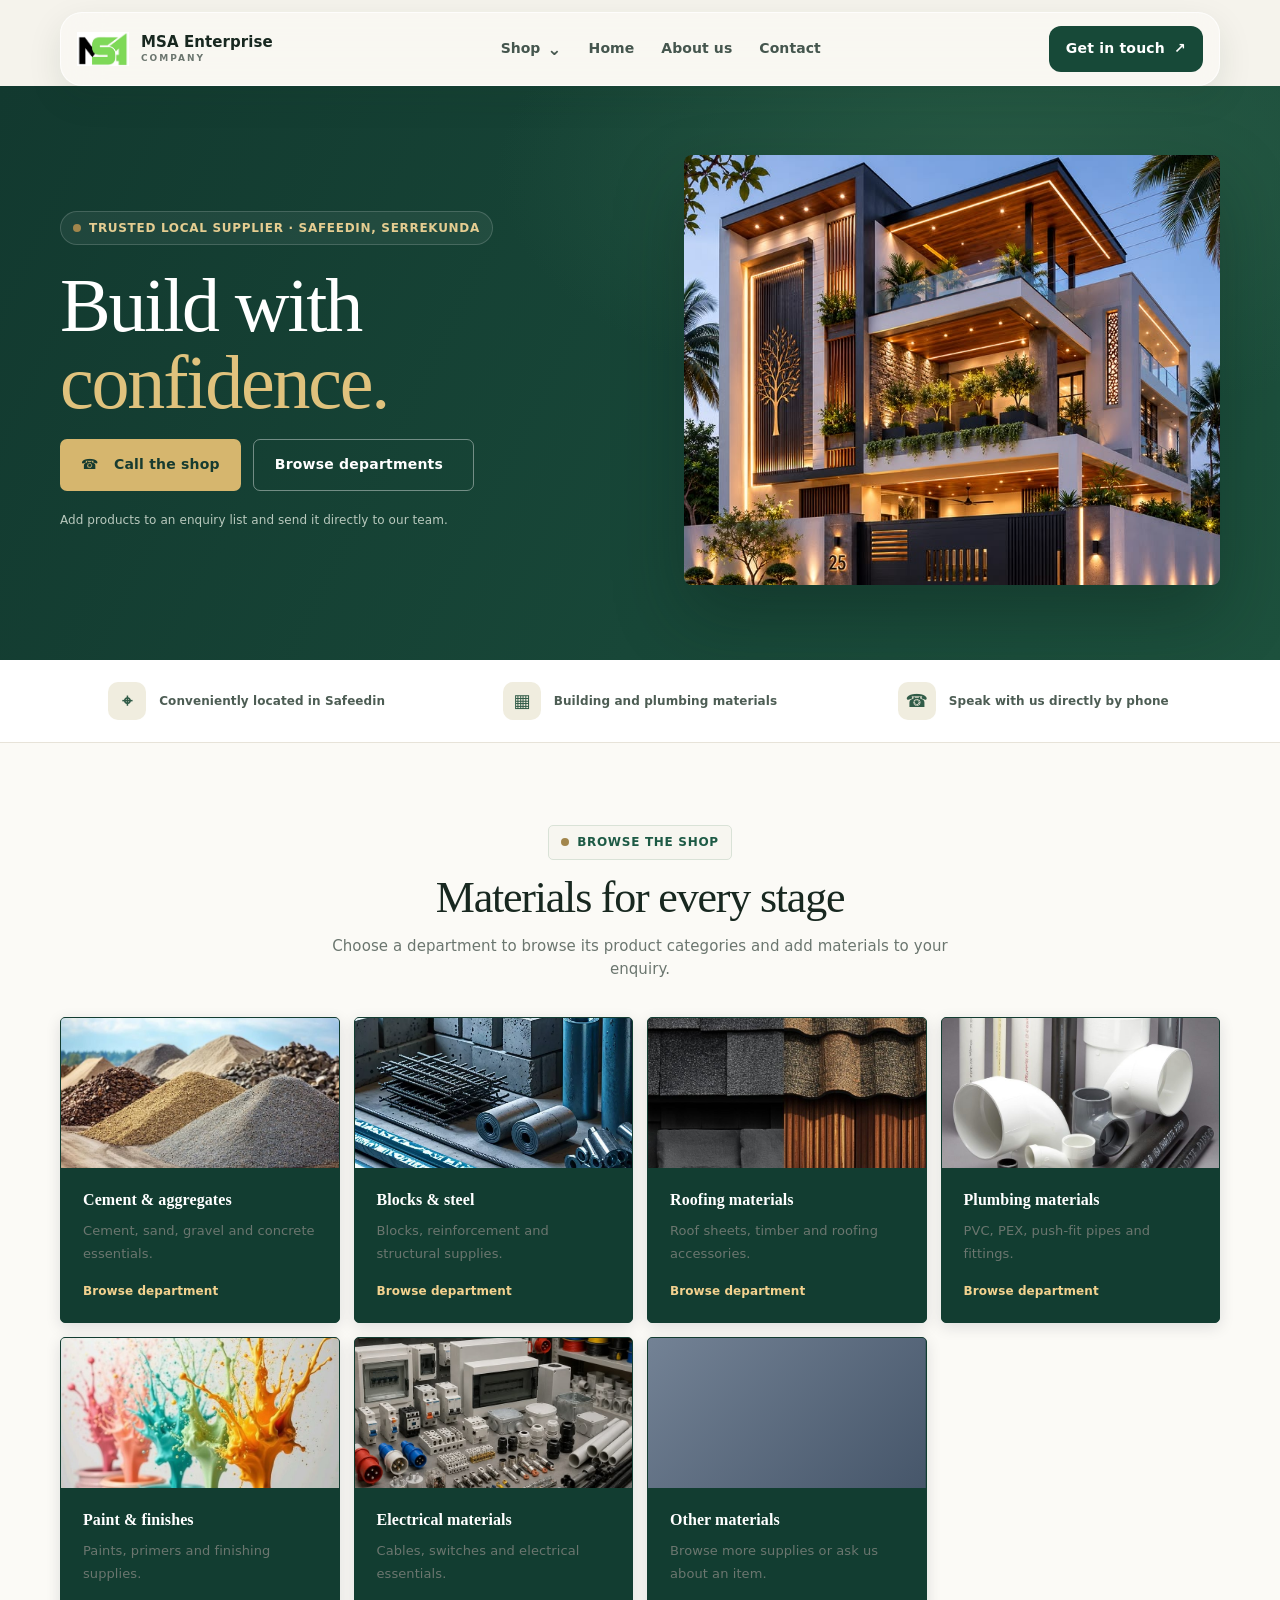
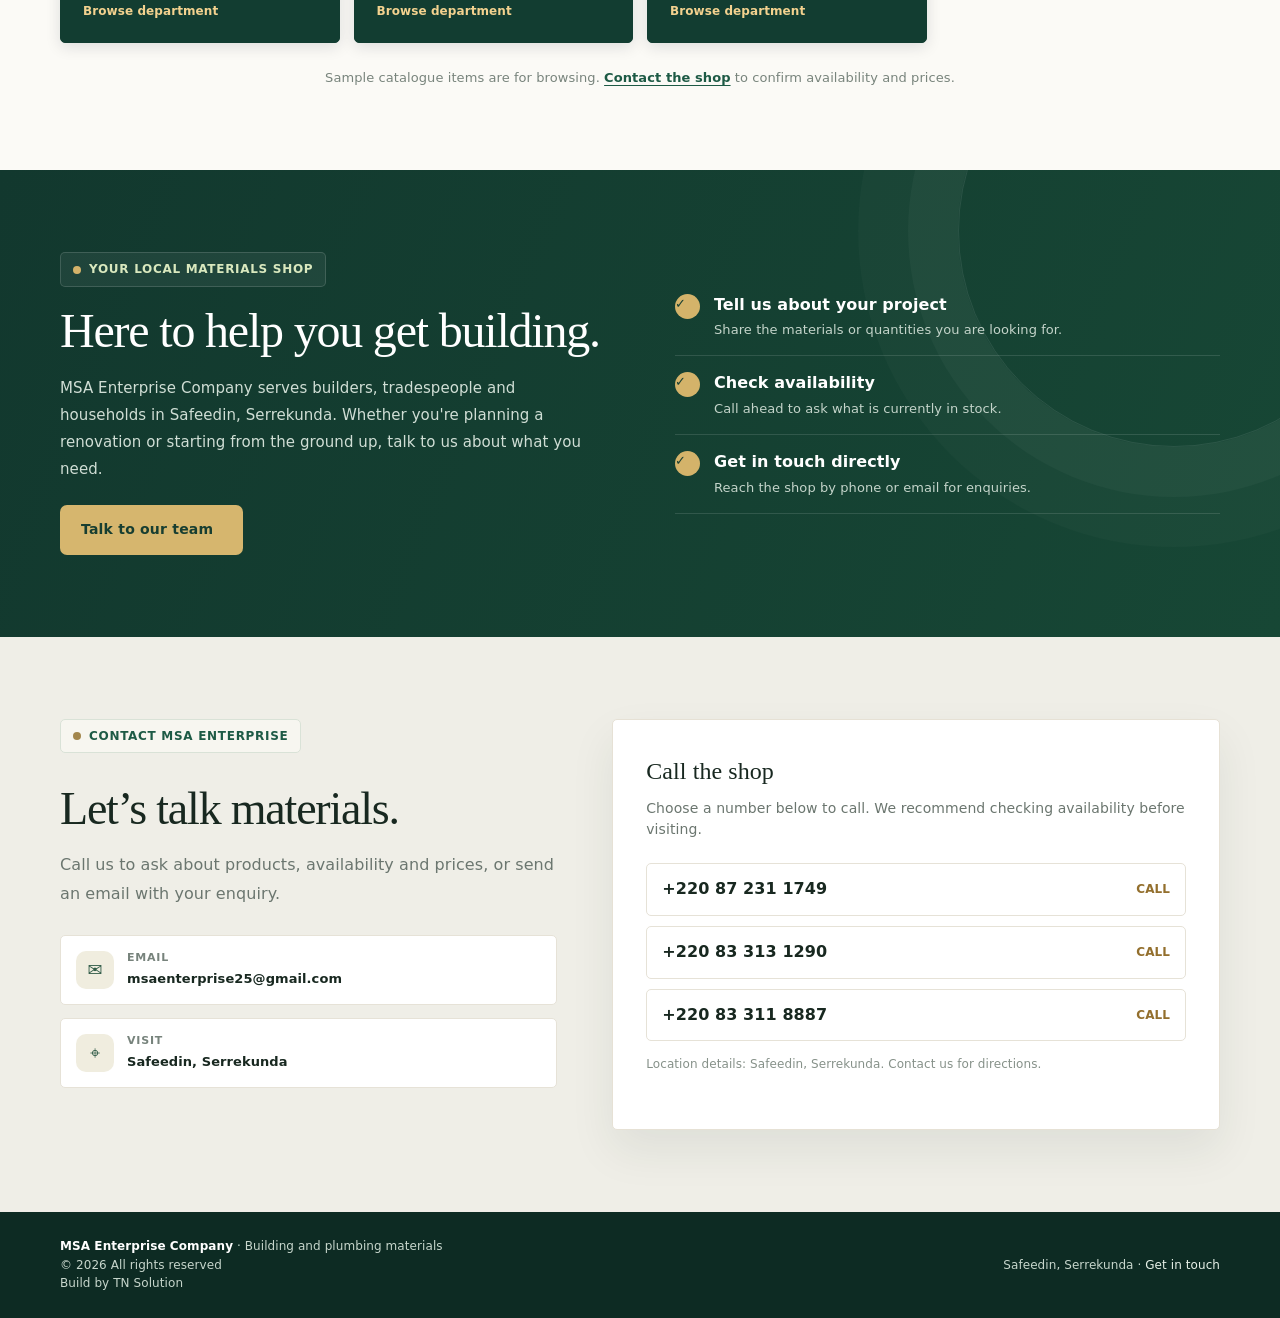
==== commit 6b8e96f1: "Add files via upload" ====
--- a/index.html
+++ b/index.html
@@ -9,12 +9,21 @@
   <link rel="stylesheet" href="style.css">
 </head>
 <body>
-  <div class="topbar"><div class="wrap"><span>Building and plumbing materials for your next project</span><span class="hours">Call us: <a href="tel:+2203131290 +2203118887">+220 3131290 / 3118887</a></span></div></div>
-  <header><div class="wrap nav">
+ 
+  <header class="site-header"><div class="wrap nav-shell"><div class="nav">
     <a class="brand" href="index.html" aria-label="MSA Enterprise home"><img class="logo" src="msa-logo.jpeg" alt="MSA Enterprise Company logo"><span class="brand-name">MSA Enterprise<small>Company</small></span></a>
-    <nav class="navlinks" aria-label="Main navigation"><a href="#products">Shop</a><a href="#about">About us</a><a href="#contact">Contact</a></nav>
-    <a class="btn" href="#contact">Get in touch <span aria-hidden="true"></span></a>
-  </div></header>
+    <nav class="navlinks" aria-label="Main navigation">
+      <div class="nav-item nav-shop"><button class="nav-trigger" type="button" aria-expanded="false" aria-controls="shop-mega-menu">Shop <span class="chevron" aria-hidden="true">⌄</span></button>
+        <div class="mega-menu" id="shop-mega-menu" aria-label="Shop departments">
+          <div class="mega-column"><p class="mega-label">Build the structure</p><a data-department="cement" href="product.html?department=cement">Cement &amp; aggregates <span>01</span></a><a data-department="blocks" href="product.html?department=blocks">Blocks &amp; steel <span>02</span></a><a data-department="roofing" href="product.html?department=roofing">Roofing materials <span>03</span></a></div>
+          <div class="mega-column"><p class="mega-label">Fit out your project</p><a data-department="plumbing" href="product.html?department=plumbing">Plumbing materials <span>04</span></a><a data-department="paint" href="product.html?department=paint">Paint &amp; finishes <span>05</span></a><a data-department="electrical" href="product.html?department=electrical">Electrical materials <span>06</span></a></div>
+          <div class="mega-column"><p class="mega-label">Here to help</p><a data-department="other" href="product.html?department=other">Other materials <span>07</span></a><a href="#about">About MSA Enterprise</a><a href="#contact">Ask about availability</a><a class="mega-all" href="#products">Explore all departments <span aria-hidden="true">↗</span></a></div>
+          <a class="mega-feature" data-department="roofing" href="product.html?department=roofing" aria-label="Browse roofing materials"></a>
+        </div>
+      </div><a href="#home">Home</a><a href="#about">About us</a><a href="#contact">Contact</a>
+    </nav>
+    <a class="btn nav-cta" href="#contact">Get in touch <span aria-hidden="true">↗</span></a>
+  </div></div></header>
   <main>
     <section class="hero" id="home"><div class="wrap hero-grid"><div>
       <span class="eyebrow"><i class="dot"></i> Trusted local supplier · Safeedin, Serrekunda</span>
@@ -22,7 +31,7 @@
       
       <div class="actions"><a class="btn" href="tel:+2202311749">☎ &nbsp; Call the shop</a><a class="btn outline" href="#products">Browse departments <span aria-hidden="true"></span></a></div>
       <div class="micro">Add products to an enquiry list and send it directly to our team.</div>
-    </div><div class="visual"><img class="hero-house-photo" src="hero-house.jpg" alt="Modern multi-storey home with a landscaped garden and illuminated exterior"></div></div></section>
+    </div><div class="visual"><img class="hero-house-photo" src="images/hero-house.jpg" alt="Modern multi-storey home with a landscaped garden and illuminated exterior"></div></div></section>
     <div class="trust"><div class="wrap trust-grid"><div class="trust-item"><span class="icon">⌖</span>Conveniently located in Safeedin</div><div class="trust-item"><span class="icon">▦</span>Building and plumbing materials</div><div class="trust-item"><span class="icon">☎</span>Speak with us directly by phone</div></div></div>
     <section class="products" id="products"><div class="wrap">
       <div class="section-head"><span class="eyebrow"><i class="dot"></i> Browse the shop</span><h2>Materials for every stage</h2><p>Choose a department to browse its product categories and add materials to your enquiry.</p></div>
@@ -38,9 +47,61 @@
       <p class="availability">Sample catalogue items are for browsing. <a href="#contact">Contact the shop</a> to confirm availability and prices.</p>
     </div></section>
     <section class="about" id="about"><div class="wrap about-grid"><div><span class="eyebrow"><i class="dot"></i> Your local materials shop</span><h2>Here to help you get building.</h2><p>MSA Enterprise Company serves builders, tradespeople and households in Safeedin, Serrekunda. Whether you're planning a renovation or starting from the ground up, talk to us about what you need.</p><a class="btn light" href="#contact">Talk to our team <span aria-hidden="true"></span></a></div><div class="about-list"><div class="about-row"><span class="check">✓</span><div><strong>Tell us about your project</strong><span>Share the materials or quantities you are looking for.</span></div></div><div class="about-row"><span class="check">✓</span><div><strong>Check availability</strong><span>Call ahead to ask what is currently in stock.</span></div></div><div class="about-row"><span class="check">✓</span><div><strong>Get in touch directly</strong><span>Reach the shop by phone or email for enquiries.</span></div></div></div></div></section>
-    <section class="contact" id="contact"><div class="wrap contact-grid"><div class="contact-copy"><span class="eyebrow"><i class="dot"></i> Contact MSA Enterprise</span><h2>Let’s talk materials.</h2><p>Call us to ask about products, availability and prices, or send an email with your enquiry.</p><div class="contact-list"><a class="contact-link" href="mailto:msaenterprise25@gmail.com"><span class="icon">✉</span><span><small>Email</small><strong>msaenterprise25@gmail.com</strong></span></a><div class="contact-link"><span class="icon">⌖</span><span><small>Visit</small><strong>Safeedin, Serrekunda</strong></span></div></div></div><div class="contact-card"><h3>Call the shop</h3><p>Choose a number below to call. We recommend checking availability before visiting.</p><div class="contact-phones"><a class="phone" href="tel:+2202311749">+220 231 1749 <span>Call</span></a><a class="phone" href="tel:+2203131290">+220 313 1290 <span>Call</span></a><a class="phone" href="tel:+2203118887">+220 311 8887 <span>Call</span></a></div><p class="fineprint">Location details: Safeedin, Serrekunda. Contact us for directions.</p></div></div></section>
+    <section class="contact" id="contact"><div class="wrap contact-grid"><div class="contact-copy"><span class="eyebrow"><i class="dot"></i> Contact MSA Enterprise</span><h2>Let’s talk materials.</h2><p>Call us to ask about products, availability and prices, or send an email with your enquiry.</p><div class="contact-list"><a class="contact-link" href="mailto:msaenterprise25@gmail.com"><span class="icon">✉</span><span><small>Email</small><strong>msaenterprise25@gmail.com</strong></span></a><div class="contact-link"><span class="icon">⌖</span><span><small>Visit</small><strong>Safeedin, Serrekunda</strong></span></div></div></div><div class="contact-card"><h3>Call the shop</h3><p>Choose a number below to call. We recommend checking availability before visiting.</p><div class="contact-phones"><a class="phone" href="tel:+220872311749">+220 87 231 1749 <span>Call</span></a><a class="phone" href="tel:+220833131290">+220 83 313 1290 <span>Call</span></a><a class="phone" href="tel:+220833118887">+220 83 311 8887 <span>Call</span></a></div><p class="fineprint">Location details: Safeedin, Serrekunda. Contact us for directions.</p></div></div></section>
   </main>
   <footer><div class="wrap foot"><span><strong>MSA Enterprise Company</strong> · Building and plumbing materials  <br>&copy; 2026 All rights reserved <br>Build by TN Solution</span><span>Safeedin, Serrekunda · <a href="mailto:msaenterprise25@gmail.com">Get in touch</a></span></div></footer>
+<script>
+  const shopNav = document.querySelector('.nav-shop');
+  const shopTrigger = document.querySelector('.nav-trigger');
+  const megaMenu = document.querySelector('.mega-menu');
+  const megaFeature = document.querySelector('.mega-feature');
+  const departments = {
+    cement: { image: 'images/cement-stage.jpg', title: 'Build on a solid foundation.', copy: 'Explore cement, sand and aggregates for your project.', link: 'Browse cement' },
+    blocks: { image: 'images/blocks-stage.webp', title: 'Build strong from the ground up.', copy: 'Find blocks, reinforcement and structural supplies.', link: 'Browse blocks & steel' },
+    roofing: { image: 'images/roofing-stage.jpg', title: 'A strong roof starts here.', copy: 'Explore sheets, timber and the finishing details.', link: 'Browse roofing' },
+    plumbing: { image: 'images/plumbing-stage.jpg', title: 'The right fit for every flow.', copy: 'Browse pipes, fittings and bathroom essentials.', link: 'Browse plumbing' },
+    paint: { image: 'images/paint-stage.jpg', title: 'Bring the finishing touch.', copy: 'Explore paints, primers and finishing supplies.', link: 'Browse paint' },
+    electrical: { image: 'images/electrical-stage.jpg', title: 'Power your next project.', copy: 'Browse cables, switches and electrical essentials.', link: 'Browse electrical' },
+    other: { image: 'images/hero-house.jpg', title: 'Tell us what your project needs.', copy: 'Ask our team about additional materials and supplies.', link: 'Browse other materials' }
+  };
+  function showDepartment(department) {
+    const item = departments[department];
+    if (!item) return;
+    megaFeature.dataset.department = department;
+    megaFeature.href = `product.html?department=${department}`;
+    megaFeature.setAttribute('aria-label', item.link);
+    megaFeature.style.setProperty('--mega-image', `url("${item.image}")`);
+  }
+  megaMenu.querySelectorAll('[data-department]').forEach((link) => {
+    const activate = () => showDepartment(link.dataset.department);
+    link.addEventListener('mouseenter', activate);
+    link.addEventListener('focus', activate);
+  });
+  function closeShopMenu() {
+    shopNav.classList.remove('is-open');
+    shopTrigger.setAttribute('aria-expanded', 'false');
+  }
+  shopTrigger.addEventListener('click', () => {
+    const open = shopTrigger.getAttribute('aria-expanded') !== 'true';
+    shopTrigger.setAttribute('aria-expanded', String(open));
+    shopNav.classList.toggle('is-open', open);
+  });
+  document.addEventListener('click', (event) => {
+    if (!shopNav.contains(event.target)) closeShopMenu();
+  });
+  window.addEventListener('scroll', closeShopMenu, { passive: true });
+  window.addEventListener('wheel', (event) => {
+    if (event.deltaY !== 0) closeShopMenu();
+  }, { passive: true });
+  window.addEventListener('touchmove', closeShopMenu, { passive: true });
+  document.addEventListener('keydown', (event) => {
+    if (event.key === 'Escape') {
+      closeShopMenu();
+      shopTrigger.focus();
+    }
+  });
+</script>
+
 </body></html>
 
 
--- a/style.css
+++ b/style.css
@@ -37,26 +37,6 @@
 .wrap {
   width:min(1160px,calc(100% - 40px));
   margin-inline:auto
-}
-.topbar {
-  background:var(--green-deep);
-  color:#d9e4dc;
-  font-size:13px;
-  letter-spacing:.025em
-}
-.topbar .wrap {
-  min-height:39px;
-  display:flex;
-  align-items:center;
-  justify-content:space-between;
-  gap:15px
-}
-.topbar a {
-  color:var(--gold-light);
-  font-weight:700
-}
-.topbar .hours {
-  color:#c7d8ce
 }
 header {
   position:sticky;
@@ -464,12 +444,12 @@
   height:150px;
   background:var(--stage-image,linear-gradient(135deg,#738295,#46566a)) center/cover no-repeat
 }
-.stage-cement { --stage-image:url("cement-stage.jpg") }
-.stage-blocks { --stage-image:url("blocks-stage.webp") }
-.stage-roofing { --stage-image:url("roofing-stage.jpg") }
-.stage-plumbing { --stage-image:url("plumbing-stage.jpg") }
-.stage-paint { --stage-image:url("paint-stage.jpg") }
-.stage-electrical { --stage-image:url("electrical-stage.jpg") }
+.stage-cement { --stage-image:url("images/cement-stage.jpg") }
+.stage-blocks { --stage-image:url("images/blocks-stage.webp") }
+.stage-roofing { --stage-image:url("images/roofing-stage.jpg") }
+.stage-plumbing { --stage-image:url("images/plumbing-stage.jpg") }
+.stage-paint { --stage-image:url("images/paint-stage.jpg") }
+.stage-electrical { --stage-image:url("images/electrical-stage.jpg") }
 .department-card .product-icon { display:none }
 .department-card h3 {
   color:#fff;
@@ -1038,14 +1018,6 @@
   .wrap {
     width:min(100% - 30px,500px)
   }
-  .topbar .wrap {
-    min-height:36px;
-    justify-content:center;
-    text-align:center
-  }
-  .topbar .hours {
-    display:none
-  }
   .nav {
     height:70px
   }
@@ -1120,7 +1092,7 @@
     gap:10px
   }
   .card {
-    padding:17px 14px
+    /* padding:17px 14px */
   }
   .product-icon {
     margin-bottom:18px
@@ -1529,3 +1501,64 @@
 .invoice-remove-button svg{width:16px;height:16px;fill:none;stroke:currentColor;stroke-width:1.7;stroke-linecap:round;stroke-linejoin:round}
 @media(max-width:640px){.enquiry-drawer{padding:16px 12px}.invoice-sheet{padding:15px 10px}.invoice-company{gap:7px}.invoice-company img{width:48px;height:48px}.invoice-company h2{font-size:15px}.invoice-company p{font-size:9px}.invoice-title-row h3{font-size:21px}.invoice-meta{grid-template-columns:1fr .65fr;gap:5px;font-size:11px}.invoice-meta input,.invoice-contact-row input{font-size:11px}.invoice-table th,.invoice-table td{padding:6px 3px}.invoice-table th{font-size:8px}.invoice-table th:first-child{width:18%}.invoice-table th:nth-child(2){width:38%}.invoice-table th:nth-child(3){width:21%}.invoice-table th:nth-child(4){width:23%}.invoice-table td:nth-child(2) strong{font-size:10px}.invoice-table td:nth-child(3),.invoice-table td:nth-child(4){font-size:10px;overflow-wrap:anywhere}.invoice-qty-control{gap:2px}.invoice-qty-control button{width:19px;height:20px}.invoice-signatures{font-size:8px}}
 
+
+/* Floating glass navigation and full-width mega menu */
+.site-header{position:sticky;top:0;z-index:20;padding:12px 0 0;background:transparent;border:0;backdrop-filter:none;-webkit-backdrop-filter:none}
+.nav-shell{position:relative}
+.nav{height:74px;padding:8px 16px;border:1px solid rgba(255,255,255,.72);border-radius:22px;background:rgba(250,249,245,.76);box-shadow:0 12px 34px rgba(18,45,34,.10);backdrop-filter:blur(20px) saturate(145%);-webkit-backdrop-filter:blur(20px) saturate(145%)}
+.navlinks{height:100%;gap:27px}
+.navlinks>a,.nav-trigger{position:relative;display:inline-flex;align-items:center;min-height:42px;color:#45564e;font:inherit;transition:color .18s ease}
+.navlinks>a::after,.nav-trigger::after{position:absolute;right:0;bottom:2px;left:0;height:2px;border-radius:2px;background:var(--gold);content:"";transform:scaleX(0);transform-origin:left;transition:transform .2s ease}
+.navlinks>a:hover,.navlinks>a:focus-visible,.nav-trigger:hover,.nav-trigger:focus-visible,.nav-shop:focus-within .nav-trigger{color:var(--green-light)}
+.navlinks>a:hover::after,.navlinks>a:focus-visible::after,.nav-trigger:hover::after,.nav-trigger:focus-visible::after,.nav-shop:focus-within .nav-trigger::after{transform:scaleX(1)}
+.nav-trigger{gap:7px;padding:0;border:0;background:none;cursor:pointer}
+.chevron{font-size:17px;transition:transform .2s}
+.nav-shop:hover .chevron,.nav-shop:focus-within .chevron,.nav-shop.is-open .chevron{transform:rotate(180deg)}
+.nav-item{height:100%;display:flex;align-items:center}
+.mega-menu{position:absolute;top:calc(100% + 10px);left:0;width:100%;display:grid;grid-template-columns:1fr 1fr 1fr 1.12fr;gap:0;padding:22px;border:1px solid rgba(255,255,255,.82);border-radius:20px;background:rgba(250,249,245,.9);box-shadow:0 24px 60px rgba(14,39,30,.18);backdrop-filter:blur(24px) saturate(150%);-webkit-backdrop-filter:blur(24px) saturate(150%);opacity:0;visibility:hidden;transform:translateY(8px);transition:opacity .18s,transform .18s,visibility .18s}
+.nav-shop.is-open .mega-menu{opacity:1;visibility:visible;transform:translateY(0)}
+.mega-column{padding:5px 20px 5px 12px;border-right:1px solid rgba(18,61,49,.10)}
+.mega-label{margin:0 0 12px;color:#98753b;font-size:10px;font-weight:850;letter-spacing:.12em;text-transform:uppercase}
+.mega-column>a{display:flex;align-items:center;justify-content:space-between;gap:8px;padding:9px 8px;border-radius:7px;color:#34483d;font-size:13px;font-weight:700;line-height:1.35;transition:color .16s,background .16s,transform .16s}
+.mega-column>a:hover,.mega-column>a:focus-visible{background:rgba(29,90,69,.08);color:var(--green-light);transform:translateX(2px)}
+.mega-column>a span{color:#98a197;font-size:10px;font-weight:800}
+.mega-column>a.mega-all{justify-content:flex-start;gap:8px;margin-top:6px;color:var(--green-light)}
+.mega-feature{position:relative;display:block;min-height:190px;overflow:hidden;margin-left:20px;padding:0;border:1px solid rgba(255,255,255,.7);border-radius:14px;background:var(--mega-image,url("images/roofing-stage.jpg")) center/cover no-repeat;transition:filter .2s,transform .2s}
+.mega-feature:hover,.mega-feature:focus-visible{filter:saturate(1.08);transform:translateY(-2px)}
+.mega-feature:before{display:none}
+.feature-kicker{margin-bottom:auto;color:#f1d99d;font-size:9px;font-weight:850;letter-spacing:.14em}
+.feature-title{max-width:220px;font-family:Georgia,serif;font-size:22px;line-height:1.08}
+.feature-copy{max-width:230px;margin-top:6px;color:rgba(255,255,255,.78);font-size:11px;line-height:1.5}
+.feature-link{margin-top:12px;color:#f1d99d;font-size:11px;font-weight:800}
+.nav-cta{padding:12px 17px;border-radius:12px}
+@media(max-width:850px){.nav{gap:16px}.navlinks{gap:15px}.mega-menu{grid-template-columns:1fr 1fr;row-gap:14px}.mega-column:nth-child(2){border-right:0}.mega-feature{min-height:160px;margin-left:0}}
+@media(max-width:640px){.site-header{padding-top:8px}.nav{height:64px;padding:7px 9px;border-radius:18px;gap:8px}.navlinks{display:flex;gap:10px}.navlinks>a{display:none}.nav-cta{padding:10px 11px;font-size:11px}.nav-trigger{padding:0 7px;font-size:12px}.brand{gap:7px}.brand-name{font-size:12px}.brand-name small{font-size:8px;letter-spacing:1.4px}.logo{width:39px;height:39px}.mega-menu{position:fixed;top:80px;left:15px;width:calc(100vw - 30px);max-height:calc(100dvh - 100px);overflow:auto;grid-template-columns:1fr 1fr;padding:14px;border-radius:16px}.mega-column{padding:4px 10px;border-right:1px solid rgba(18,61,49,.10)}.mega-column:nth-child(2){border-right:0}.mega-column:nth-child(3){border-right:0}.mega-feature{grid-column:1/-1;min-height:135px;margin-left:0;padding:0}.feature-title{font-size:19px}}
+@media(prefers-reduced-motion:reduce){.mega-menu,.chevron,.mega-column>a,.mega-feature,.navlinks>a,.nav-trigger,.navlinks>a::after,.nav-trigger::after{transition:none}}
+
+/* Animated enquiry badge and brief add confirmation */
+.cart-count-pulse{position:relative;animation:cartBadgePulse .48s cubic-bezier(.2,.85,.3,1.3)}
+.cart-count-pulse::after{position:absolute;inset:-5px;content:"";border:2px solid var(--gold);border-radius:inherit;animation:cartBadgeRipple .65s ease-out forwards}
+.cart-feedback{position:fixed;z-index:30;left:50%;bottom:24px;width:max-content;max-width:min(520px,calc(100vw - 32px));padding:13px 19px;border:1px solid rgba(255,255,255,.78);border-radius:13px;background:rgba(250,249,245,.94);box-shadow:0 12px 34px rgba(14,39,30,.2);backdrop-filter:blur(16px);-webkit-backdrop-filter:blur(16px);color:var(--green-deep);font-size:13px;font-weight:750;line-height:1.45;text-align:center;opacity:0;pointer-events:none;transform:translate(-50%,12px);transition:opacity .2s ease,transform .2s ease}
+.cart-feedback.is-visible{opacity:1;transform:translate(-50%,0)}
+@keyframes cartBadgePulse{0%{transform:scale(1)}42%{transform:scale(1.3)}72%{transform:scale(.94)}100%{transform:scale(1)}}
+@keyframes cartBadgeRipple{0%{opacity:.72;transform:scale(.78)}100%{opacity:0;transform:scale(1.48)}}
+@media(max-width:640px){.cart-feedback{bottom:max(16px,env(safe-area-inset-bottom));padding:11px 14px;font-size:12px}}
+@media(prefers-reduced-motion:reduce){.cart-count-pulse,.cart-count-pulse::after{animation:none}.cart-feedback{transition:none}}
+
+/* Mobile invoice fields: explicit keyboard dismissal and Gambian phone format */
+.invoice-field-group{display:flex;align-items:center;gap:8px;min-width:0;flex:1}
+.invoice-field-group>label{flex:none;font-weight:700;white-space:nowrap}
+.invoice-field-control{display:flex;align-items:center;gap:7px;flex:1;min-width:0}
+.invoice-field-control input{flex:1;width:100%;min-width:0;padding:7px 4px;border:0;border-bottom:1px dotted #636760;border-radius:0;background:transparent;color:#20231f;font-size:16px!important}
+.invoice-phone-group{flex-wrap:wrap}
+.invoice-phone-group .invoice-field-control{flex-basis:100%;margin-left:0}
+.invoice-phone-code{flex:none;color:#315c48;font-size:13px;font-weight:800}
+.invoice-phone-hint{flex-basis:100%;margin-left:0;color:#78847c;font-size:10px;font-weight:500}
+.invoice-input-done{flex:none;padding:6px 9px;border:1px solid #d8dfd5;border-radius:7px;background:#f4f5ef;color:#315c48;font-size:12px;font-weight:800;cursor:pointer}
+.invoice-input-done:hover{border-color:#b7c9b9;background:#eaf0e7}
+.invoice-input-done:focus-visible{outline:2px solid var(--gold);outline-offset:2px}
+@media(max-width:640px){.invoice-meta .invoice-field-group{gap:5px}.invoice-meta .invoice-field-group>label,.invoice-phone-group>label,.invoice-phone-code{font-size:12px}.invoice-meta .invoice-field-control{gap:4px}.invoice-field-control input{font-size:15px!important}.invoice-input-done{padding:7px 8px;font-size:12px}.invoice-phone-group .invoice-field-control{flex-basis:100%}}
+.back-button{display:inline-flex;align-items:center;gap:9px;margin:0 0 27px;padding:9px 15px;border:1px solid #4a7865;border-radius:999px;background:var(--green-light);color:#fffefa;font-size:13px;font-weight:750;cursor:pointer;box-shadow:0 5px 13px rgba(18,61,49,.12);transition:transform .18s,border-color .18s,background .18s,box-shadow .18s}
+.back-button span{font-size:18px;line-height:1;color:var(--gold-light)}
+.back-button:hover{transform:translateY(-1px);border-color:var(--green-deep);background:var(--green-deep);box-shadow:0 7px 16px rgba(13,43,35,.2)}
+.back-button:focus-visible{outline:3px solid var(--gold);outline-offset:3px}
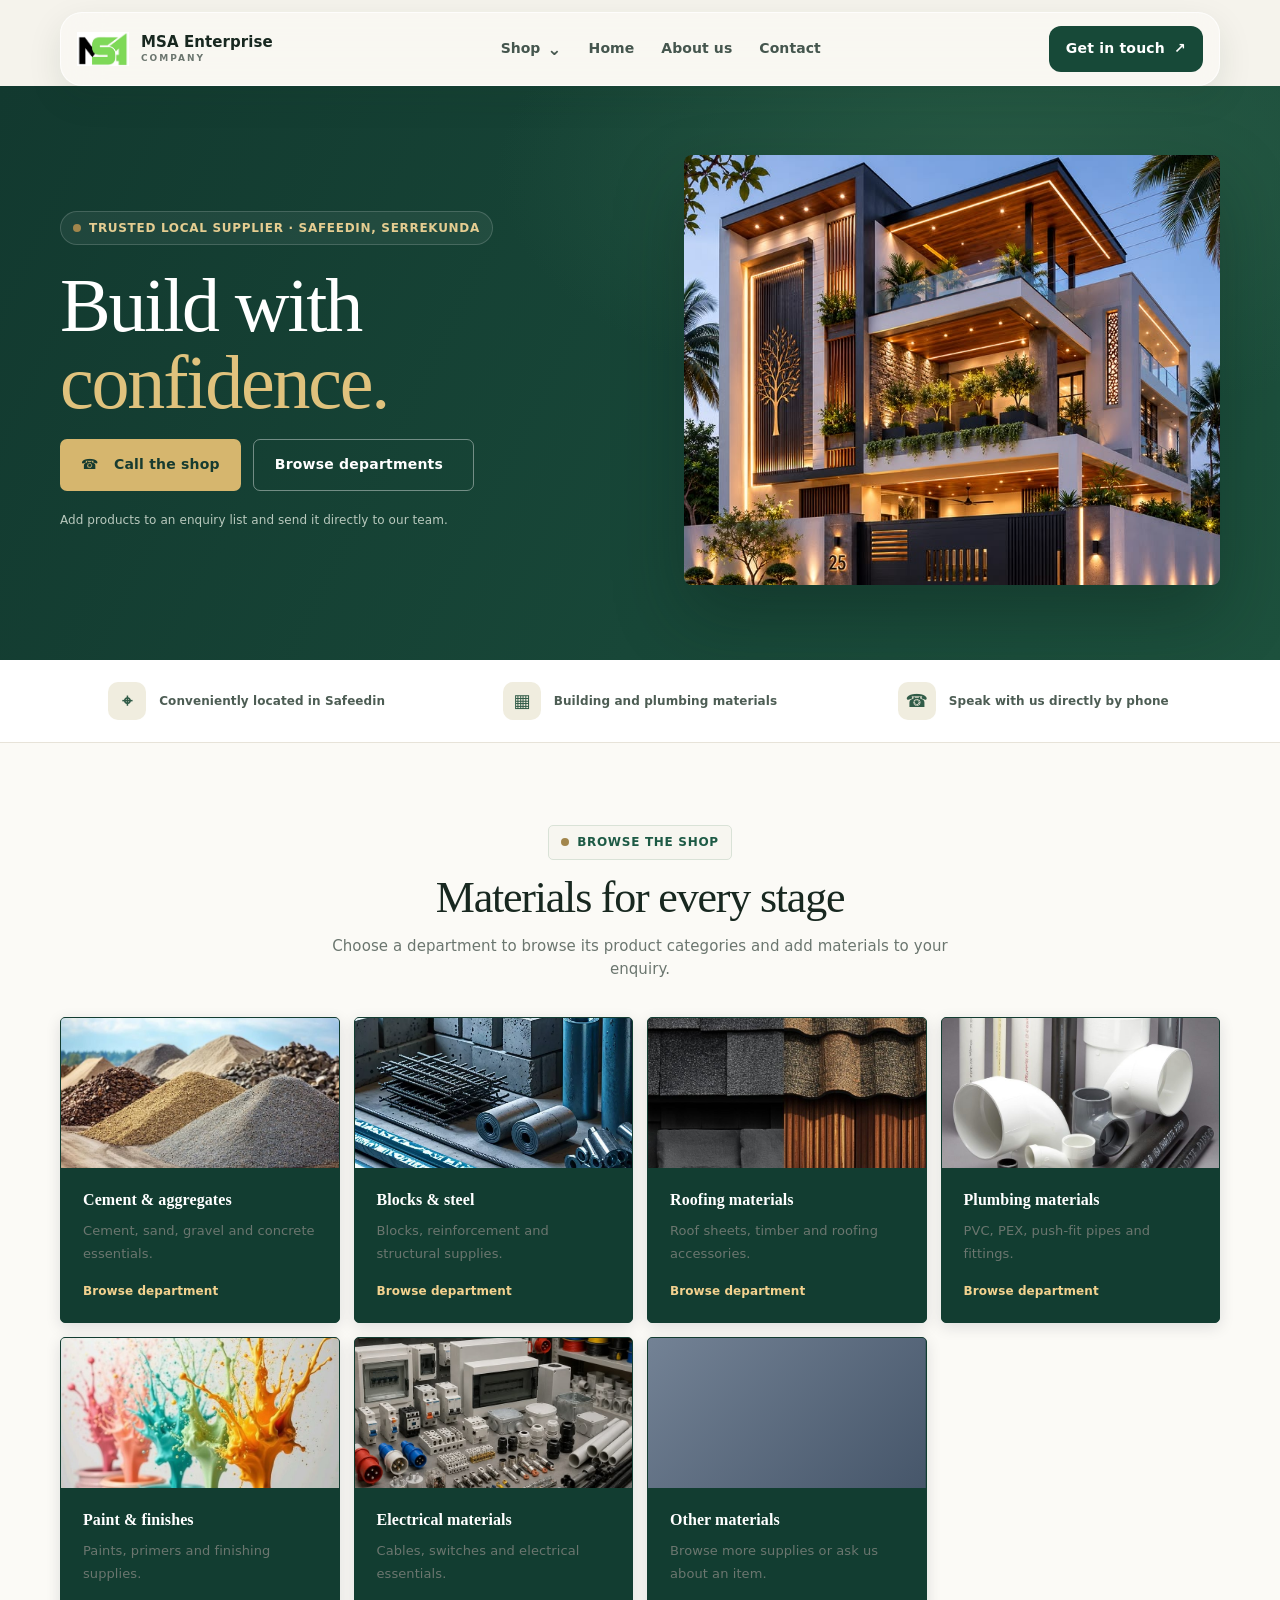
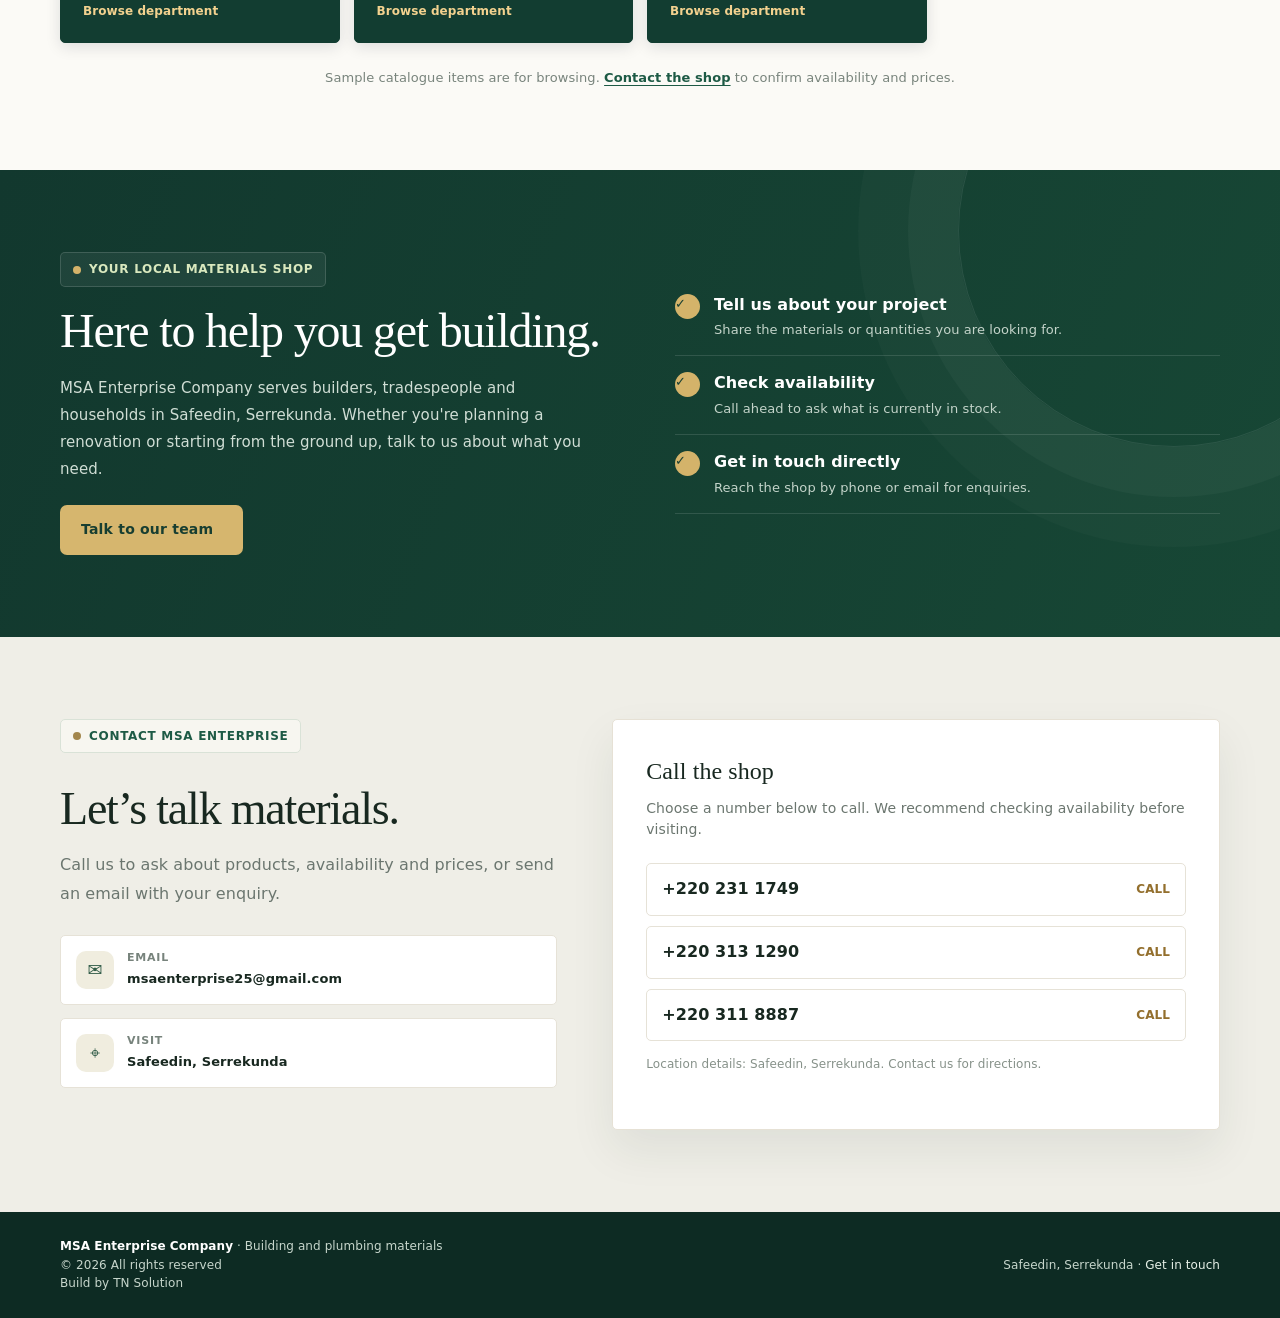
==== commit 2165af30: "Add files via upload" ====
--- a/index.html
+++ b/index.html
@@ -9,20 +9,19 @@
   <link rel="stylesheet" href="style.css">
 </head>
 <body>
- 
-  <header class="site-header"><div class="wrap nav-shell"><div class="nav">
-    <a class="brand" href="index.html" aria-label="MSA Enterprise home"><img class="logo" src="msa-logo.jpeg" alt="MSA Enterprise Company logo"><span class="brand-name">MSA Enterprise<small>Company</small></span></a>
-    <nav class="navlinks" aria-label="Main navigation">
-      <div class="nav-item nav-shop"><button class="nav-trigger" type="button" aria-expanded="false" aria-controls="shop-mega-menu">Shop <span class="chevron" aria-hidden="true">⌄</span></button>
-        <div class="mega-menu" id="shop-mega-menu" aria-label="Shop departments">
+  <header class="site-header"><div class="wrap nav-shell"><div class="nav">
+    <a class="brand" href="index.html" aria-label="MSA Enterprise home"><img class="logo" src="msa-logo.jpeg" alt="MSA Enterprise Company logo"><span class="brand-name">MSA Enterprise<small>Company</small></span></a>
+    <nav class="navlinks" aria-label="Main navigation">
+      <div class="nav-item nav-shop"><button class="nav-trigger" type="button" aria-expanded="false" aria-controls="shop-mega-menu">Shop <span class="chevron" aria-hidden="true">⌄</span></button>
+        <div class="mega-menu" id="shop-mega-menu" aria-label="Shop departments">
           <div class="mega-column"><p class="mega-label">Build the structure</p><a data-department="cement" href="product.html?department=cement">Cement &amp; aggregates <span>01</span></a><a data-department="blocks" href="product.html?department=blocks">Blocks &amp; steel <span>02</span></a><a data-department="roofing" href="product.html?department=roofing">Roofing materials <span>03</span></a></div>
           <div class="mega-column"><p class="mega-label">Fit out your project</p><a data-department="plumbing" href="product.html?department=plumbing">Plumbing materials <span>04</span></a><a data-department="paint" href="product.html?department=paint">Paint &amp; finishes <span>05</span></a><a data-department="electrical" href="product.html?department=electrical">Electrical materials <span>06</span></a></div>
           <div class="mega-column"><p class="mega-label">Here to help</p><a data-department="other" href="product.html?department=other">Other materials <span>07</span></a><a href="#about">About MSA Enterprise</a><a href="#contact">Ask about availability</a><a class="mega-all" href="#products">Explore all departments <span aria-hidden="true">↗</span></a></div>
           <a class="mega-feature" data-department="roofing" href="product.html?department=roofing" aria-label="Browse roofing materials"></a>
-        </div>
+        </div>
       </div><a href="#home">Home</a><a href="#about">About us</a><a href="#contact">Contact</a>
-    </nav>
-    <a class="btn nav-cta" href="#contact">Get in touch <span aria-hidden="true">↗</span></a>
+    </nav>
+    <a class="btn nav-cta" href="#contact">Get in touch <span aria-hidden="true">↗</span></a>
   </div></div></header>
   <main>
     <section class="hero" id="home"><div class="wrap hero-grid"><div>
@@ -47,12 +46,12 @@
       <p class="availability">Sample catalogue items are for browsing. <a href="#contact">Contact the shop</a> to confirm availability and prices.</p>
     </div></section>
     <section class="about" id="about"><div class="wrap about-grid"><div><span class="eyebrow"><i class="dot"></i> Your local materials shop</span><h2>Here to help you get building.</h2><p>MSA Enterprise Company serves builders, tradespeople and households in Safeedin, Serrekunda. Whether you're planning a renovation or starting from the ground up, talk to us about what you need.</p><a class="btn light" href="#contact">Talk to our team <span aria-hidden="true"></span></a></div><div class="about-list"><div class="about-row"><span class="check">✓</span><div><strong>Tell us about your project</strong><span>Share the materials or quantities you are looking for.</span></div></div><div class="about-row"><span class="check">✓</span><div><strong>Check availability</strong><span>Call ahead to ask what is currently in stock.</span></div></div><div class="about-row"><span class="check">✓</span><div><strong>Get in touch directly</strong><span>Reach the shop by phone or email for enquiries.</span></div></div></div></div></section>
-    <section class="contact" id="contact"><div class="wrap contact-grid"><div class="contact-copy"><span class="eyebrow"><i class="dot"></i> Contact MSA Enterprise</span><h2>Let’s talk materials.</h2><p>Call us to ask about products, availability and prices, or send an email with your enquiry.</p><div class="contact-list"><a class="contact-link" href="mailto:msaenterprise25@gmail.com"><span class="icon">✉</span><span><small>Email</small><strong>msaenterprise25@gmail.com</strong></span></a><div class="contact-link"><span class="icon">⌖</span><span><small>Visit</small><strong>Safeedin, Serrekunda</strong></span></div></div></div><div class="contact-card"><h3>Call the shop</h3><p>Choose a number below to call. We recommend checking availability before visiting.</p><div class="contact-phones"><a class="phone" href="tel:+220872311749">+220 87 231 1749 <span>Call</span></a><a class="phone" href="tel:+220833131290">+220 83 313 1290 <span>Call</span></a><a class="phone" href="tel:+220833118887">+220 83 311 8887 <span>Call</span></a></div><p class="fineprint">Location details: Safeedin, Serrekunda. Contact us for directions.</p></div></div></section>
+    <section class="contact" id="contact"><div class="wrap contact-grid"><div class="contact-copy"><span class="eyebrow"><i class="dot"></i> Contact MSA Enterprise</span><h2>Let’s talk materials.</h2><p>Call us to ask about products, availability and prices, or send an email with your enquiry.</p><div class="contact-list"><a class="contact-link" href="mailto:msaenterprise25@gmail.com"><span class="icon">✉</span><span><small>Email</small><strong>msaenterprise25@gmail.com</strong></span></a><div class="contact-link"><span class="icon">⌖</span><span><small>Visit</small><strong>Safeedin, Serrekunda</strong></span></div></div></div><div class="contact-card"><h3>Call the shop</h3><p>Choose a number below to call. We recommend checking availability before visiting.</p><div class="contact-phones"><a class="phone" href="tel:+2202311749">+220 231 1749 <span>Call</span></a><a class="phone" href="tel:+2203131290">+220 313 1290 <span>Call</span></a><a class="phone" href="tel:+2203118887">+220 311 8887 <span>Call</span></a></div><p class="fineprint">Location details: Safeedin, Serrekunda. Contact us for directions.</p></div></div></section>
   </main>
   <footer><div class="wrap foot"><span><strong>MSA Enterprise Company</strong> · Building and plumbing materials  <br>&copy; 2026 All rights reserved <br>Build by TN Solution</span><span>Safeedin, Serrekunda · <a href="mailto:msaenterprise25@gmail.com">Get in touch</a></span></div></footer>
-<script>
-  const shopNav = document.querySelector('.nav-shop');
-  const shopTrigger = document.querySelector('.nav-trigger');
+<script>
+  const shopNav = document.querySelector('.nav-shop');
+  const shopTrigger = document.querySelector('.nav-trigger');
   const megaMenu = document.querySelector('.mega-menu');
   const megaFeature = document.querySelector('.mega-feature');
   const departments = {
@@ -72,36 +71,51 @@
     megaFeature.setAttribute('aria-label', item.link);
     megaFeature.style.setProperty('--mega-image', `url("${item.image}")`);
   }
-  megaMenu.querySelectorAll('[data-department]').forEach((link) => {
+  let mobileDepartmentSelection = '';
+  const touchNavigation = window.matchMedia('(hover: none) and (pointer: coarse)');
+  megaMenu.querySelectorAll('.mega-column [data-department]').forEach((link) => {
     const activate = () => showDepartment(link.dataset.department);
     link.addEventListener('mouseenter', activate);
     link.addEventListener('focus', activate);
+    link.addEventListener('click', (event) => {
+      if (!touchNavigation.matches) return;
+      const department = link.dataset.department;
+      if (mobileDepartmentSelection !== department) {
+        event.preventDefault();
+        mobileDepartmentSelection = department;
+        megaMenu.querySelectorAll('.mega-column [data-department]').forEach((item) => item.classList.remove('is-selected'));
+        link.classList.add('is-selected');
+        showDepartment(department);
+      } else {
+        mobileDepartmentSelection = '';
+      }
+    });
   });
   function closeShopMenu() {
     shopNav.classList.remove('is-open');
     shopTrigger.setAttribute('aria-expanded', 'false');
   }
-  shopTrigger.addEventListener('click', () => {
-    const open = shopTrigger.getAttribute('aria-expanded') !== 'true';
-    shopTrigger.setAttribute('aria-expanded', String(open));
-    shopNav.classList.toggle('is-open', open);
-  });
-  document.addEventListener('click', (event) => {
+  shopTrigger.addEventListener('click', () => {
+    const open = shopTrigger.getAttribute('aria-expanded') !== 'true';
+    shopTrigger.setAttribute('aria-expanded', String(open));
+    shopNav.classList.toggle('is-open', open);
+  });
+  document.addEventListener('click', (event) => {
     if (!shopNav.contains(event.target)) closeShopMenu();
-  });
+  });
   window.addEventListener('scroll', closeShopMenu, { passive: true });
   window.addEventListener('wheel', (event) => {
     if (event.deltaY !== 0) closeShopMenu();
   }, { passive: true });
   window.addEventListener('touchmove', closeShopMenu, { passive: true });
-  document.addEventListener('keydown', (event) => {
-    if (event.key === 'Escape') {
+  document.addEventListener('keydown', (event) => {
+    if (event.key === 'Escape') {
       closeShopMenu();
-      shopTrigger.focus();
-    }
-  });
-</script>
-
+      shopTrigger.focus();
+    }
+  });
+</script>
+
 </body></html>
 
 
--- a/style.css
+++ b/style.css
@@ -1515,14 +1515,15 @@
 .chevron{font-size:17px;transition:transform .2s}
 .nav-shop:hover .chevron,.nav-shop:focus-within .chevron,.nav-shop.is-open .chevron{transform:rotate(180deg)}
 .nav-item{height:100%;display:flex;align-items:center}
-.mega-menu{position:absolute;top:calc(100% + 10px);left:0;width:100%;display:grid;grid-template-columns:1fr 1fr 1fr 1.12fr;gap:0;padding:22px;border:1px solid rgba(255,255,255,.82);border-radius:20px;background:rgba(250,249,245,.9);box-shadow:0 24px 60px rgba(14,39,30,.18);backdrop-filter:blur(24px) saturate(150%);-webkit-backdrop-filter:blur(24px) saturate(150%);opacity:0;visibility:hidden;transform:translateY(8px);transition:opacity .18s,transform .18s,visibility .18s}
+.mega-menu{position:absolute;top:calc(100% + 10px);left:0;width:100%;display:grid;grid-template-columns:1fr 1fr 1fr 1.12fr;gap:0;padding:22px;border:1px solid rgba(255,255,255,.16);border-radius:20px;background:rgba(13,43,35,.96);box-shadow:0 24px 60px rgba(14,39,30,.28);backdrop-filter:blur(24px) saturate(150%);-webkit-backdrop-filter:blur(24px) saturate(150%);opacity:0;visibility:hidden;transform:translateY(8px);transition:opacity .18s,transform .18s,visibility .18s}
 .nav-shop.is-open .mega-menu{opacity:1;visibility:visible;transform:translateY(0)}
-.mega-column{padding:5px 20px 5px 12px;border-right:1px solid rgba(18,61,49,.10)}
-.mega-label{margin:0 0 12px;color:#98753b;font-size:10px;font-weight:850;letter-spacing:.12em;text-transform:uppercase}
-.mega-column>a{display:flex;align-items:center;justify-content:space-between;gap:8px;padding:9px 8px;border-radius:7px;color:#34483d;font-size:13px;font-weight:700;line-height:1.35;transition:color .16s,background .16s,transform .16s}
-.mega-column>a:hover,.mega-column>a:focus-visible{background:rgba(29,90,69,.08);color:var(--green-light);transform:translateX(2px)}
-.mega-column>a span{color:#98a197;font-size:10px;font-weight:800}
-.mega-column>a.mega-all{justify-content:flex-start;gap:8px;margin-top:6px;color:var(--green-light)}
+.mega-column{padding:5px 20px 5px 12px;border-right:1px solid rgba(255,255,255,.18)}
+.mega-label{margin:0 0 12px;color:var(--gold-light);font-size:10px;font-weight:850;letter-spacing:.12em;text-transform:uppercase}
+.mega-column>a{display:flex;align-items:center;justify-content:space-between;gap:8px;padding:9px 8px;border-radius:7px;color:#f5f6f1;font-size:13px;font-weight:700;line-height:1.35;transition:color .16s,background .16s,transform .16s}
+.mega-column>a:hover,.mega-column>a:focus-visible{background:rgba(255,255,255,.11);color:#fff;transform:translateX(2px)}
+.mega-column>a.is-selected{background:rgba(212,179,106,.18);color:#fff;box-shadow:inset 0 0 0 1px rgba(229,205,145,.42)}
+.mega-column>a span{color:#b3c4b9;font-size:10px;font-weight:800}
+.mega-column>a.mega-all{justify-content:flex-start;gap:8px;margin-top:6px;color:var(--gold-light)}
 .mega-feature{position:relative;display:block;min-height:190px;overflow:hidden;margin-left:20px;padding:0;border:1px solid rgba(255,255,255,.7);border-radius:14px;background:var(--mega-image,url("images/roofing-stage.jpg")) center/cover no-repeat;transition:filter .2s,transform .2s}
 .mega-feature:hover,.mega-feature:focus-visible{filter:saturate(1.08);transform:translateY(-2px)}
 .mega-feature:before{display:none}
@@ -1538,7 +1539,7 @@
 /* Animated enquiry badge and brief add confirmation */
 .cart-count-pulse{position:relative;animation:cartBadgePulse .48s cubic-bezier(.2,.85,.3,1.3)}
 .cart-count-pulse::after{position:absolute;inset:-5px;content:"";border:2px solid var(--gold);border-radius:inherit;animation:cartBadgeRipple .65s ease-out forwards}
-.cart-feedback{position:fixed;z-index:30;left:50%;bottom:24px;width:max-content;max-width:min(520px,calc(100vw - 32px));padding:13px 19px;border:1px solid rgba(255,255,255,.78);border-radius:13px;background:rgba(250,249,245,.94);box-shadow:0 12px 34px rgba(14,39,30,.2);backdrop-filter:blur(16px);-webkit-backdrop-filter:blur(16px);color:var(--green-deep);font-size:13px;font-weight:750;line-height:1.45;text-align:center;opacity:0;pointer-events:none;transform:translate(-50%,12px);transition:opacity .2s ease,transform .2s ease}
+.cart-feedback{position:fixed;z-index:30;left:50%;bottom:24px;width:max-content;max-width:min(520px,calc(100vw - 32px));padding:13px 19px;border:1px solid rgba(18,61,49,.32);outline:1px solid var(--gold-light);outline-offset:2px;border-radius:13px;background:rgba(250,249,245,.97);box-shadow:0 20px 48px rgba(10,33,25,.3),0 5px 14px rgba(10,33,25,.18);backdrop-filter:blur(16px);-webkit-backdrop-filter:blur(16px);color:var(--green-deep);font-size:13px;font-weight:750;line-height:1.45;text-align:center;opacity:0;pointer-events:none;transform:translate(-50%,12px);transition:opacity .2s ease,transform .2s ease}
 .cart-feedback.is-visible{opacity:1;transform:translate(-50%,0)}
 @keyframes cartBadgePulse{0%{transform:scale(1)}42%{transform:scale(1.3)}72%{transform:scale(.94)}100%{transform:scale(1)}}
 @keyframes cartBadgeRipple{0%{opacity:.72;transform:scale(.78)}100%{opacity:0;transform:scale(1.48)}}
@@ -1557,7 +1558,7 @@
 .invoice-input-done{flex:none;padding:6px 9px;border:1px solid #d8dfd5;border-radius:7px;background:#f4f5ef;color:#315c48;font-size:12px;font-weight:800;cursor:pointer}
 .invoice-input-done:hover{border-color:#b7c9b9;background:#eaf0e7}
 .invoice-input-done:focus-visible{outline:2px solid var(--gold);outline-offset:2px}
-@media(max-width:640px){.invoice-meta .invoice-field-group{gap:5px}.invoice-meta .invoice-field-group>label,.invoice-phone-group>label,.invoice-phone-code{font-size:12px}.invoice-meta .invoice-field-control{gap:4px}.invoice-field-control input{font-size:15px!important}.invoice-input-done{padding:7px 8px;font-size:12px}.invoice-phone-group .invoice-field-control{flex-basis:100%}}
+@media(max-width:640px){.invoice-meta .invoice-field-group{gap:5px}.invoice-meta .invoice-field-group>label,.invoice-phone-group>label,.invoice-phone-code{font-size:12px}.invoice-meta .invoice-field-control{gap:4px}.invoice-field-control input{font-size:16px!important}.invoice-input-done{padding:7px 8px;font-size:12px}.invoice-phone-group .invoice-field-control{flex-basis:100%}}
 .back-button{display:inline-flex;align-items:center;gap:9px;margin:0 0 27px;padding:9px 15px;border:1px solid #4a7865;border-radius:999px;background:var(--green-light);color:#fffefa;font-size:13px;font-weight:750;cursor:pointer;box-shadow:0 5px 13px rgba(18,61,49,.12);transition:transform .18s,border-color .18s,background .18s,box-shadow .18s}
 .back-button span{font-size:18px;line-height:1;color:var(--gold-light)}
 .back-button:hover{transform:translateY(-1px);border-color:var(--green-deep);background:var(--green-deep);box-shadow:0 7px 16px rgba(13,43,35,.2)}
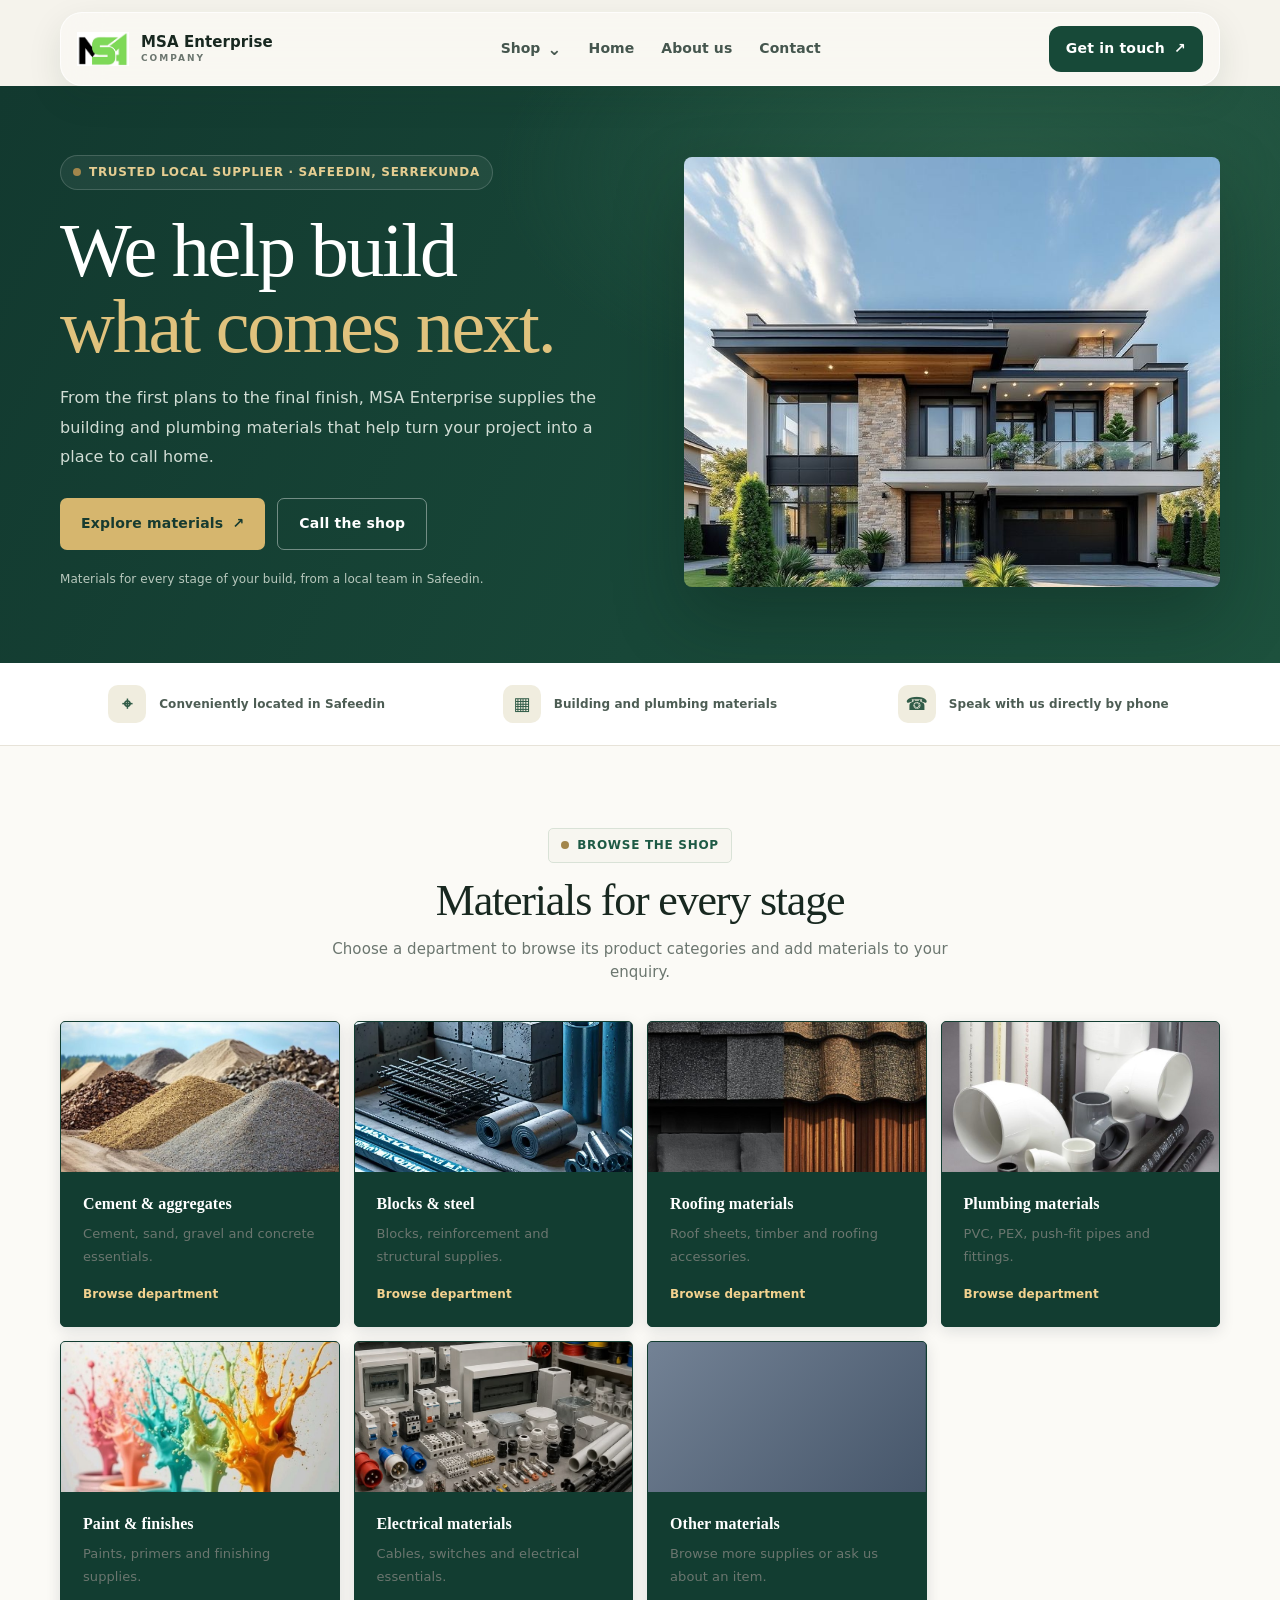
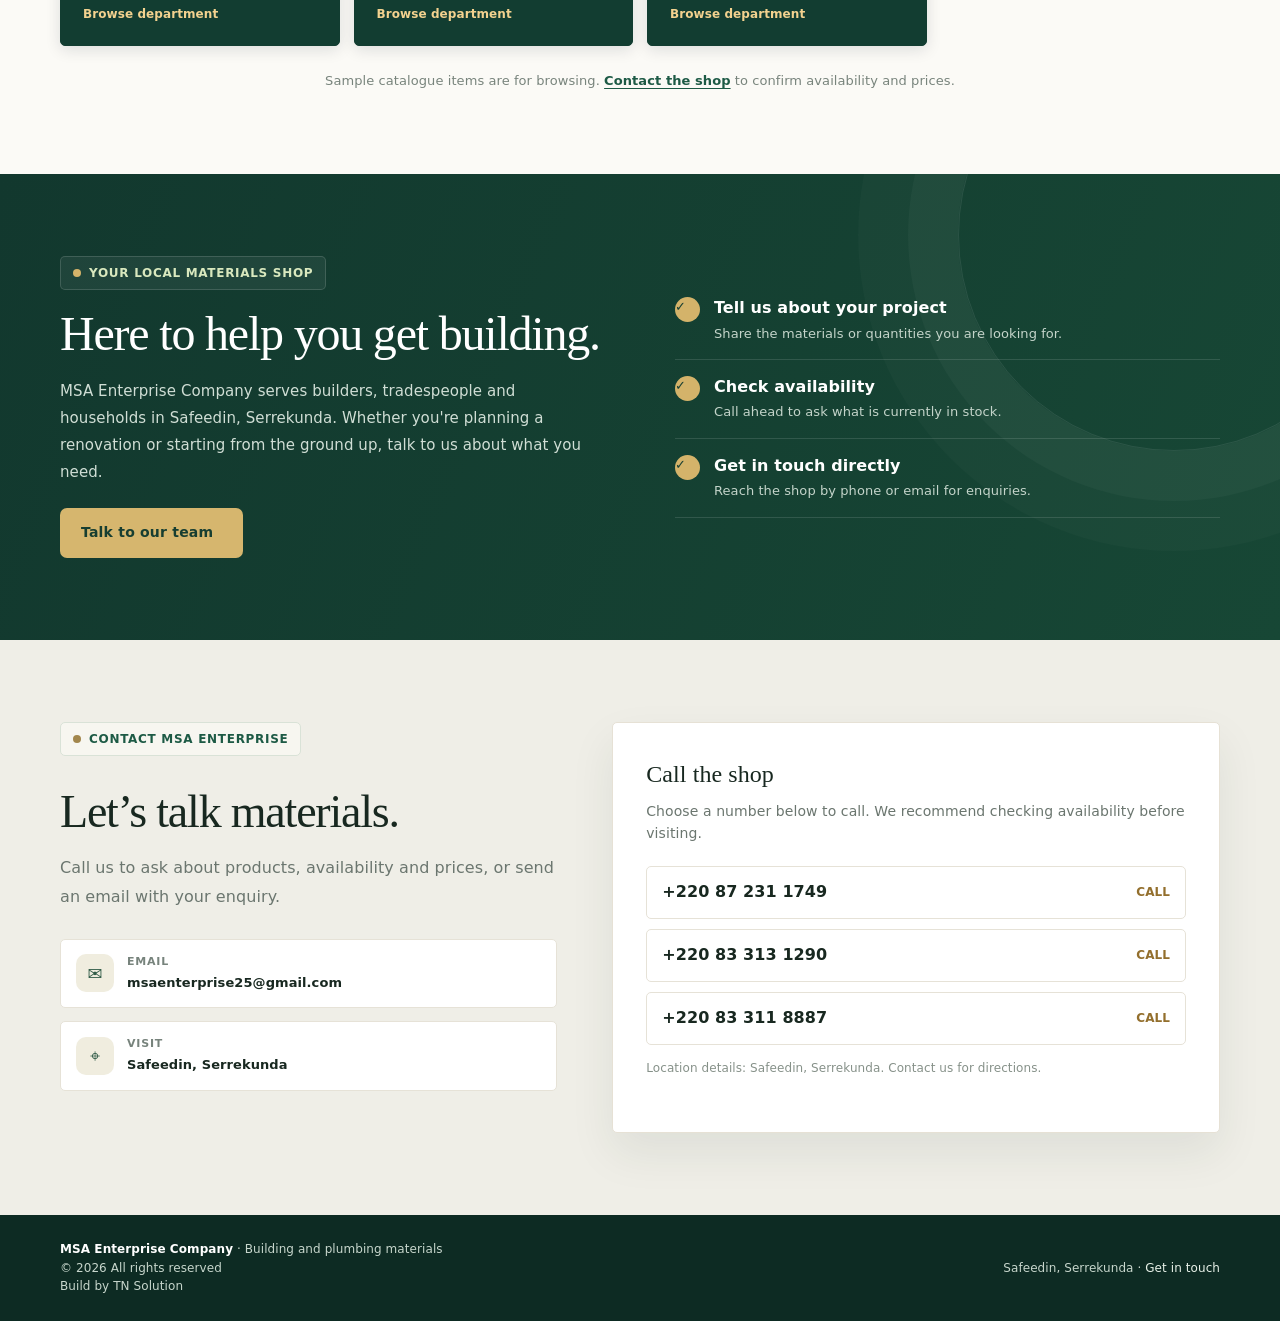
==== commit 56ea28a7: "Add files via upload" ====
--- a/index.html
+++ b/index.html
@@ -9,28 +9,28 @@
   <link rel="stylesheet" href="style.css">
 </head>
 <body>
-  <header class="site-header"><div class="wrap nav-shell"><div class="nav">
-    <a class="brand" href="index.html" aria-label="MSA Enterprise home"><img class="logo" src="msa-logo.jpeg" alt="MSA Enterprise Company logo"><span class="brand-name">MSA Enterprise<small>Company</small></span></a>
-    <nav class="navlinks" aria-label="Main navigation">
-      <div class="nav-item nav-shop"><button class="nav-trigger" type="button" aria-expanded="false" aria-controls="shop-mega-menu">Shop <span class="chevron" aria-hidden="true">⌄</span></button>
-        <div class="mega-menu" id="shop-mega-menu" aria-label="Shop departments">
+  <header class="site-header"><div class="wrap nav-shell"><div class="nav">
+    <a class="brand" href="index.html" aria-label="MSA Enterprise home"><img class="logo" src="msa-logo.jpeg" alt="MSA Enterprise Company logo"><span class="brand-name">MSA Enterprise<small>Company</small></span></a>
+    <nav class="navlinks" aria-label="Main navigation">
+      <div class="nav-item nav-shop"><button class="nav-trigger" type="button" aria-expanded="false" aria-controls="shop-mega-menu">Shop <span class="chevron" aria-hidden="true">⌄</span></button>
+        <div class="mega-menu" id="shop-mega-menu" aria-label="Shop departments">
           <div class="mega-column"><p class="mega-label">Build the structure</p><a data-department="cement" href="product.html?department=cement">Cement &amp; aggregates <span>01</span></a><a data-department="blocks" href="product.html?department=blocks">Blocks &amp; steel <span>02</span></a><a data-department="roofing" href="product.html?department=roofing">Roofing materials <span>03</span></a></div>
           <div class="mega-column"><p class="mega-label">Fit out your project</p><a data-department="plumbing" href="product.html?department=plumbing">Plumbing materials <span>04</span></a><a data-department="paint" href="product.html?department=paint">Paint &amp; finishes <span>05</span></a><a data-department="electrical" href="product.html?department=electrical">Electrical materials <span>06</span></a></div>
           <div class="mega-column"><p class="mega-label">Here to help</p><a data-department="other" href="product.html?department=other">Other materials <span>07</span></a><a href="#about">About MSA Enterprise</a><a href="#contact">Ask about availability</a><a class="mega-all" href="#products">Explore all departments <span aria-hidden="true">↗</span></a></div>
           <a class="mega-feature" data-department="roofing" href="product.html?department=roofing" aria-label="Browse roofing materials"></a>
-        </div>
+        </div>
       </div><a href="#home">Home</a><a href="#about">About us</a><a href="#contact">Contact</a>
-    </nav>
-    <a class="btn nav-cta" href="#contact">Get in touch <span aria-hidden="true">↗</span></a>
+    </nav>
+    <a class="btn nav-cta" href="#contact">Get in touch <span aria-hidden="true">↗</span></a>
   </div></div></header>
   <main>
     <section class="hero" id="home"><div class="wrap hero-grid"><div>
       <span class="eyebrow"><i class="dot"></i> Trusted local supplier · Safeedin, Serrekunda</span>
-      <h1>Build with<br><span>confidence.</span></h1>
-      
-      <div class="actions"><a class="btn" href="tel:+2202311749">☎ &nbsp; Call the shop</a><a class="btn outline" href="#products">Browse departments <span aria-hidden="true"></span></a></div>
-      <div class="micro">Add products to an enquiry list and send it directly to our team.</div>
-    </div><div class="visual"><img class="hero-house-photo" src="images/hero-house.jpg" alt="Modern multi-storey home with a landscaped garden and illuminated exterior"></div></div></section>
+      <h1>We help build<br><span>what comes next.</span></h1>
+      <p>From the first plans to the final finish, MSA Enterprise supplies the building and plumbing materials that help turn your project into a place to call home.</p>
+      <div class="actions"><a class="btn" href="#products">Explore materials <span aria-hidden="true">↗</span></a><a class="btn outline" href="tel:+2202311749">Call the shop</a></div>
+      <div class="micro">Materials for every stage of your build, from a local team in Safeedin.</div>
+    </div><div class="visual"><img class="hero-house-photo" src="images/hero-house.jpg" alt="Completed contemporary home with landscaped gardens" fetchpriority="high"></div></div></section>
     <div class="trust"><div class="wrap trust-grid"><div class="trust-item"><span class="icon">⌖</span>Conveniently located in Safeedin</div><div class="trust-item"><span class="icon">▦</span>Building and plumbing materials</div><div class="trust-item"><span class="icon">☎</span>Speak with us directly by phone</div></div></div>
     <section class="products" id="products"><div class="wrap">
       <div class="section-head"><span class="eyebrow"><i class="dot"></i> Browse the shop</span><h2>Materials for every stage</h2><p>Choose a department to browse its product categories and add materials to your enquiry.</p></div>
@@ -46,12 +46,12 @@
       <p class="availability">Sample catalogue items are for browsing. <a href="#contact">Contact the shop</a> to confirm availability and prices.</p>
     </div></section>
     <section class="about" id="about"><div class="wrap about-grid"><div><span class="eyebrow"><i class="dot"></i> Your local materials shop</span><h2>Here to help you get building.</h2><p>MSA Enterprise Company serves builders, tradespeople and households in Safeedin, Serrekunda. Whether you're planning a renovation or starting from the ground up, talk to us about what you need.</p><a class="btn light" href="#contact">Talk to our team <span aria-hidden="true"></span></a></div><div class="about-list"><div class="about-row"><span class="check">✓</span><div><strong>Tell us about your project</strong><span>Share the materials or quantities you are looking for.</span></div></div><div class="about-row"><span class="check">✓</span><div><strong>Check availability</strong><span>Call ahead to ask what is currently in stock.</span></div></div><div class="about-row"><span class="check">✓</span><div><strong>Get in touch directly</strong><span>Reach the shop by phone or email for enquiries.</span></div></div></div></div></section>
-    <section class="contact" id="contact"><div class="wrap contact-grid"><div class="contact-copy"><span class="eyebrow"><i class="dot"></i> Contact MSA Enterprise</span><h2>Let’s talk materials.</h2><p>Call us to ask about products, availability and prices, or send an email with your enquiry.</p><div class="contact-list"><a class="contact-link" href="mailto:msaenterprise25@gmail.com"><span class="icon">✉</span><span><small>Email</small><strong>msaenterprise25@gmail.com</strong></span></a><div class="contact-link"><span class="icon">⌖</span><span><small>Visit</small><strong>Safeedin, Serrekunda</strong></span></div></div></div><div class="contact-card"><h3>Call the shop</h3><p>Choose a number below to call. We recommend checking availability before visiting.</p><div class="contact-phones"><a class="phone" href="tel:+2202311749">+220 231 1749 <span>Call</span></a><a class="phone" href="tel:+2203131290">+220 313 1290 <span>Call</span></a><a class="phone" href="tel:+2203118887">+220 311 8887 <span>Call</span></a></div><p class="fineprint">Location details: Safeedin, Serrekunda. Contact us for directions.</p></div></div></section>
+    <section class="contact" id="contact"><div class="wrap contact-grid"><div class="contact-copy"><span class="eyebrow"><i class="dot"></i> Contact MSA Enterprise</span><h2>Let’s talk materials.</h2><p>Call us to ask about products, availability and prices, or send an email with your enquiry.</p><div class="contact-list"><a class="contact-link" href="mailto:msaenterprise25@gmail.com"><span class="icon">✉</span><span><small>Email</small><strong>msaenterprise25@gmail.com</strong></span></a><div class="contact-link"><span class="icon">⌖</span><span><small>Visit</small><strong>Safeedin, Serrekunda</strong></span></div></div></div><div class="contact-card"><h3>Call the shop</h3><p>Choose a number below to call. We recommend checking availability before visiting.</p><div class="contact-phones"><a class="phone" href="tel:+220872311749">+220 87 231 1749 <span>Call</span></a><a class="phone" href="tel:+220833131290">+220 83 313 1290 <span>Call</span></a><a class="phone" href="tel:+220833118887">+220 83 311 8887 <span>Call</span></a></div><p class="fineprint">Location details: Safeedin, Serrekunda. Contact us for directions.</p></div></div></section>
   </main>
   <footer><div class="wrap foot"><span><strong>MSA Enterprise Company</strong> · Building and plumbing materials  <br>&copy; 2026 All rights reserved <br>Build by TN Solution</span><span>Safeedin, Serrekunda · <a href="mailto:msaenterprise25@gmail.com">Get in touch</a></span></div></footer>
-<script>
-  const shopNav = document.querySelector('.nav-shop');
-  const shopTrigger = document.querySelector('.nav-trigger');
+<script>
+  const shopNav = document.querySelector('.nav-shop');
+  const shopTrigger = document.querySelector('.nav-trigger');
   const megaMenu = document.querySelector('.mega-menu');
   const megaFeature = document.querySelector('.mega-feature');
   const departments = {
@@ -95,27 +95,27 @@
     shopNav.classList.remove('is-open');
     shopTrigger.setAttribute('aria-expanded', 'false');
   }
-  shopTrigger.addEventListener('click', () => {
-    const open = shopTrigger.getAttribute('aria-expanded') !== 'true';
-    shopTrigger.setAttribute('aria-expanded', String(open));
-    shopNav.classList.toggle('is-open', open);
-  });
-  document.addEventListener('click', (event) => {
+  shopTrigger.addEventListener('click', () => {
+    const open = shopTrigger.getAttribute('aria-expanded') !== 'true';
+    shopTrigger.setAttribute('aria-expanded', String(open));
+    shopNav.classList.toggle('is-open', open);
+  });
+  document.addEventListener('click', (event) => {
     if (!shopNav.contains(event.target)) closeShopMenu();
-  });
+  });
   window.addEventListener('scroll', closeShopMenu, { passive: true });
   window.addEventListener('wheel', (event) => {
     if (event.deltaY !== 0) closeShopMenu();
   }, { passive: true });
   window.addEventListener('touchmove', closeShopMenu, { passive: true });
-  document.addEventListener('keydown', (event) => {
-    if (event.key === 'Escape') {
+  document.addEventListener('keydown', (event) => {
+    if (event.key === 'Escape') {
       closeShopMenu();
-      shopTrigger.focus();
-    }
-  });
-</script>
-
+      shopTrigger.focus();
+    }
+  });
+</script>
+
 </body></html>
 
 
--- a/style.css
+++ b/style.css
@@ -1515,7 +1515,7 @@
 .chevron{font-size:17px;transition:transform .2s}
 .nav-shop:hover .chevron,.nav-shop:focus-within .chevron,.nav-shop.is-open .chevron{transform:rotate(180deg)}
 .nav-item{height:100%;display:flex;align-items:center}
-.mega-menu{position:absolute;top:calc(100% + 10px);left:0;width:100%;display:grid;grid-template-columns:1fr 1fr 1fr 1.12fr;gap:0;padding:22px;border:1px solid rgba(255,255,255,.16);border-radius:20px;background:rgba(13,43,35,.96);box-shadow:0 24px 60px rgba(14,39,30,.28);backdrop-filter:blur(24px) saturate(150%);-webkit-backdrop-filter:blur(24px) saturate(150%);opacity:0;visibility:hidden;transform:translateY(8px);transition:opacity .18s,transform .18s,visibility .18s}
+.mega-menu{position:absolute;top:calc(100% + 10px);left:0;width:100%;display:grid;grid-template-columns:1fr 1fr 1fr 1.12fr;gap:0;padding:22px;border:2px solid var(--gold-light);border-radius:20px;background:rgba(13,43,35,.96);box-shadow:0 24px 60px rgba(14,39,30,.28);backdrop-filter:blur(24px) saturate(150%);-webkit-backdrop-filter:blur(24px) saturate(150%);opacity:0;visibility:hidden;transform:translateY(8px);transition:opacity .18s,transform .18s,visibility .18s}
 .nav-shop.is-open .mega-menu{opacity:1;visibility:visible;transform:translateY(0)}
 .mega-column{padding:5px 20px 5px 12px;border-right:1px solid rgba(255,255,255,.18)}
 .mega-label{margin:0 0 12px;color:var(--gold-light);font-size:10px;font-weight:850;letter-spacing:.12em;text-transform:uppercase}
@@ -1539,7 +1539,7 @@
 /* Animated enquiry badge and brief add confirmation */
 .cart-count-pulse{position:relative;animation:cartBadgePulse .48s cubic-bezier(.2,.85,.3,1.3)}
 .cart-count-pulse::after{position:absolute;inset:-5px;content:"";border:2px solid var(--gold);border-radius:inherit;animation:cartBadgeRipple .65s ease-out forwards}
-.cart-feedback{position:fixed;z-index:30;left:50%;bottom:24px;width:max-content;max-width:min(520px,calc(100vw - 32px));padding:13px 19px;border:1px solid rgba(18,61,49,.32);outline:1px solid var(--gold-light);outline-offset:2px;border-radius:13px;background:rgba(250,249,245,.97);box-shadow:0 20px 48px rgba(10,33,25,.3),0 5px 14px rgba(10,33,25,.18);backdrop-filter:blur(16px);-webkit-backdrop-filter:blur(16px);color:var(--green-deep);font-size:13px;font-weight:750;line-height:1.45;text-align:center;opacity:0;pointer-events:none;transform:translate(-50%,12px);transition:opacity .2s ease,transform .2s ease}
+.cart-feedback{position:fixed;z-index:30;left:50%;bottom:24px;width:max-content;max-width:min(520px,calc(100vw - 32px));padding:13px 19px;border:2px solid var(--gold-light);border-radius:13px;background:rgba(250,249,245,.97);box-shadow:0 20px 48px rgba(10,33,25,.3),0 5px 14px rgba(10,33,25,.18);backdrop-filter:blur(16px);-webkit-backdrop-filter:blur(16px);color:var(--green-deep);font-size:13px;font-weight:750;line-height:1.45;text-align:center;opacity:0;pointer-events:none;transform:translate(-50%,12px);transition:opacity .2s ease,transform .2s ease}
 .cart-feedback.is-visible{opacity:1;transform:translate(-50%,0)}
 @keyframes cartBadgePulse{0%{transform:scale(1)}42%{transform:scale(1.3)}72%{transform:scale(.94)}100%{transform:scale(1)}}
 @keyframes cartBadgeRipple{0%{opacity:.72;transform:scale(.78)}100%{opacity:0;transform:scale(1.48)}}
